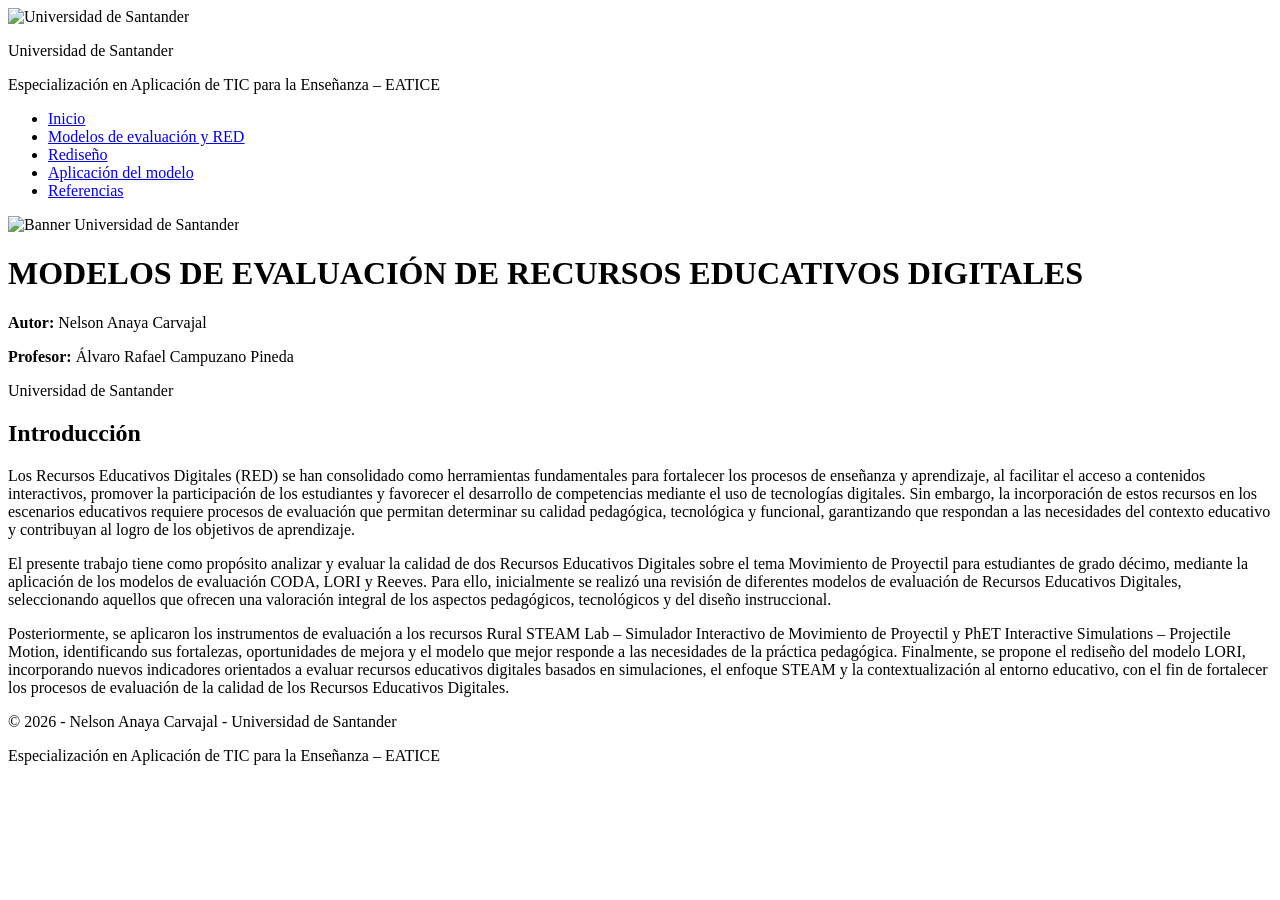
==== aplicacion.html @ dd3bc114 "Add files via upload" ====
<!DOCTYPE html>
<html lang="es">
<head>
    <meta charset="UTF-8" />
    <meta name="viewport" content="width=device-width, initial-scale=1.0" />
    <title>Inicio | Modelos de Evaluación de RED</title>
    <link rel="stylesheet" href="css/style.css" />
</head>
<body>

    <!-- ============================================================
    ENCABEZADO INSTITUCIONAL
    ============================================================ -->
    <header class="header-institucional">
        <div class="container header-institucional__contenido">
            <div class="header-institucional__logo">
                <img src="img/logo-udes.png" alt="Universidad de Santander" />
            </div>
            <div class="header-institucional__texto">
                <p class="header-institucional__universidad">Universidad de Santander</p>
                <p class="header-institucional__maestria">Especialización en Aplicación de TIC para la Enseñanza – EATICE</p>
            </div>
        </div>
    </header>

    <!-- ============================================================
    MENÚ HORIZONTAL
    ============================================================ -->
    <nav class="menu-principal">
        <div class="container">
            <ul class="menu-principal__lista">
                <li><a href="index.html" class="activo">Inicio</a></li>
                <li><a href="modelos.html">Modelos de evaluación y RED</a></li>
                <li><a href="rediseno.html">Rediseño</a></li>
                <li><a href="aplicacion.html">Aplicación del modelo</a></li>
                <li><a href="referencias.html">Referencias</a></li>
            </ul>
        </div>
    </nav>

    <!-- ============================================================
    CONTENIDO PRINCIPAL
    ============================================================ -->
    <main class="contenido-principal">
        <div class="container">

            <!-- Banner superior -->
            <section class="banner-universidad">
                <img src="img/banner-udes.jpg" alt="Banner Universidad de Santander" />
            </section>

            <!-- Título principal -->
            <h1 class="titulo-principal">
                MODELOS DE EVALUACIÓN DE RECURSOS EDUCATIVOS DIGITALES
            </h1>

            <!-- Autor -->
            <p class="autor">
                <strong>Autor:</strong> Nelson Anaya Carvajal
            </p>

            <!-- Profesor -->
            <p class="profesor">
                <strong>Profesor:</strong> Álvaro Rafael Campuzano Pineda
            </p>

            <!-- Universidad -->
            <p class="universidad">
                Universidad de Santander
            </p>

            <!-- Introducción -->
            <section class="introduccion">
                <h2>Introducción</h2>
                <p>
                    Los Recursos Educativos Digitales (RED) se han consolidado como herramientas fundamentales para fortalecer los procesos de enseñanza y aprendizaje, al facilitar el acceso a contenidos interactivos, promover la participación de los estudiantes y favorecer el desarrollo de competencias mediante el uso de tecnologías digitales. Sin embargo, la incorporación de estos recursos en los escenarios educativos requiere procesos de evaluación que permitan determinar su calidad pedagógica, tecnológica y funcional, garantizando que respondan a las necesidades del contexto educativo y contribuyan al logro de los objetivos de aprendizaje.
                </p>
                <p>
                    El presente trabajo tiene como propósito analizar y evaluar la calidad de dos Recursos Educativos Digitales sobre el tema Movimiento de Proyectil para estudiantes de grado décimo, mediante la aplicación de los modelos de evaluación CODA, LORI y Reeves. Para ello, inicialmente se realizó una revisión de diferentes modelos de evaluación de Recursos Educativos Digitales, seleccionando aquellos que ofrecen una valoración integral de los aspectos pedagógicos, tecnológicos y del diseño instruccional.
                </p>
                <p>
                    Posteriormente, se aplicaron los instrumentos de evaluación a los recursos Rural STEAM Lab – Simulador Interactivo de Movimiento de Proyectil y PhET Interactive Simulations – Projectile Motion, identificando sus fortalezas, oportunidades de mejora y el modelo que mejor responde a las necesidades de la práctica pedagógica. Finalmente, se propone el rediseño del modelo LORI, incorporando nuevos indicadores orientados a evaluar recursos educativos digitales basados en simulaciones, el enfoque STEAM y la contextualización al entorno educativo, con el fin de fortalecer los procesos de evaluación de la calidad de los Recursos Educativos Digitales.
                </p>
            </section>

        </div>
    </main>

    <!-- ============================================================
    PIE DE PÁGINA
    ============================================================ -->
    <footer class="pie-pagina">
        <div class="container">
            <p>
                &copy; 2026 - Nelson Anaya Carvajal - Universidad de Santander
            </p>
            <p>
                Especialización en Aplicación de TIC para la Enseñanza – EATICE
            </p>
        </div>
    </footer>

    <script src="js/script.js"></script>
</body>
</html>
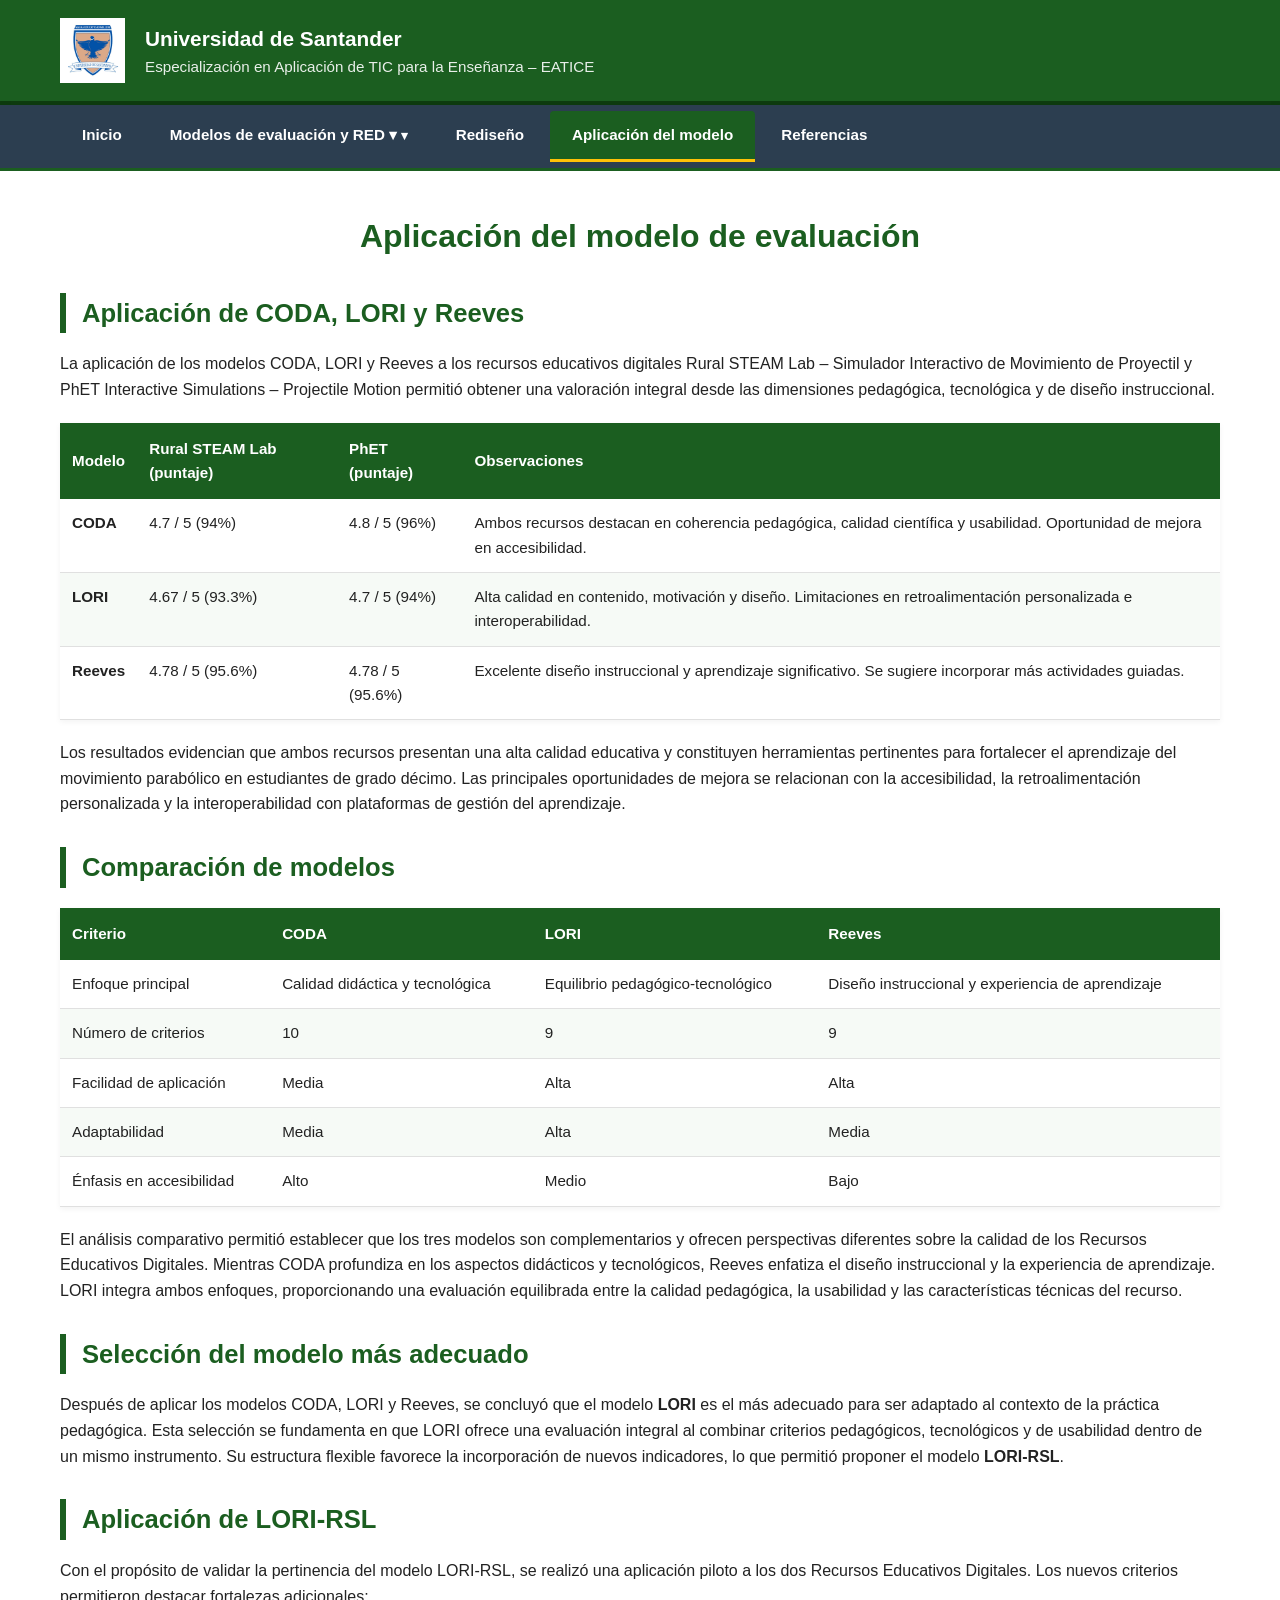
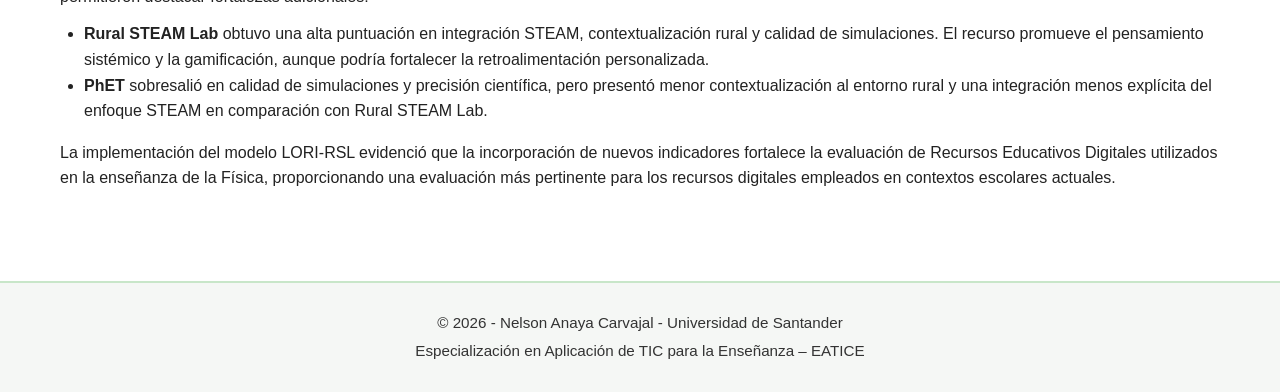
==== commit 92ff9c95: "Update aplicacion.html" ====
--- a/aplicacion.html
+++ b/aplicacion.html
@@ -3,7 +3,7 @@
 <head>
     <meta charset="UTF-8" />
     <meta name="viewport" content="width=device-width, initial-scale=1.0" />
-    <title>Inicio | Modelos de Evaluación de RED</title>
+    <title>Aplicación del modelo | Portafolio</title>
     <link rel="stylesheet" href="css/style.css" />
 </head>
 <body>
@@ -24,15 +24,21 @@
     </header>
 
     <!-- ============================================================
-    MENÚ HORIZONTAL
+    MENÚ CON SUBMENÚ
     ============================================================ -->
     <nav class="menu-principal">
         <div class="container">
             <ul class="menu-principal__lista">
-                <li><a href="index.html" class="activo">Inicio</a></li>
-                <li><a href="modelos.html">Modelos de evaluación y RED</a></li>
+                <li><a href="index.html">Inicio</a></li>
+                <li class="menu-item-has-children">
+                    <a href="modelos.html">Modelos de evaluación y RED ▾</a>
+                    <ul class="sub-menu">
+                        <li><a href="seleccionando-modelos.html">Selección de modelos</a></li>
+                        <li><a href="recursos.html">RED</a></li>
+                    </ul>
+                </li>
                 <li><a href="rediseno.html">Rediseño</a></li>
-                <li><a href="aplicacion.html">Aplicación del modelo</a></li>
+                <li><a href="aplicacion.html" class="activo">Aplicación del modelo</a></li>
                 <li><a href="referencias.html">Referencias</a></li>
             </ul>
         </div>
@@ -44,42 +50,120 @@
     <main class="contenido-principal">
         <div class="container">
 
-            <!-- Banner superior -->
-            <section class="banner-universidad">
-                <img src="img/banner-udes.jpg" alt="Banner Universidad de Santander" />
+            <h1 class="subpagina-titulo">Aplicación del modelo de evaluación</h1>
+
+            <section>
+                <h2 class="subpagina-subtitulo">Aplicación de CODA, LORI y Reeves</h2>
+                <p>
+                    La aplicación de los modelos CODA, LORI y Reeves a los recursos educativos digitales Rural STEAM Lab – Simulador Interactivo de Movimiento de Proyectil y PhET Interactive Simulations – Projectile Motion permitió obtener una valoración integral desde las dimensiones pedagógica, tecnológica y de diseño instruccional.
+                </p>
+
+                <table class="tabla-modelos">
+                    <thead>
+                        <tr>
+                            <th>Modelo</th>
+                            <th>Rural STEAM Lab (puntaje)</th>
+                            <th>PhET (puntaje)</th>
+                            <th>Observaciones</th>
+                        </tr>
+                    </thead>
+                    <tbody>
+                        <tr>
+                            <td><strong>CODA</strong></td>
+                            <td>4.7 / 5 (94%)</td>
+                            <td>4.8 / 5 (96%)</td>
+                            <td>Ambos recursos destacan en coherencia pedagógica, calidad científica y usabilidad. Oportunidad de mejora en accesibilidad.</td>
+                        </tr>
+                        <tr>
+                            <td><strong>LORI</strong></td>
+                            <td>4.67 / 5 (93.3%)</td>
+                            <td>4.7 / 5 (94%)</td>
+                            <td>Alta calidad en contenido, motivación y diseño. Limitaciones en retroalimentación personalizada e interoperabilidad.</td>
+                        </tr>
+                        <tr>
+                            <td><strong>Reeves</strong></td>
+                            <td>4.78 / 5 (95.6%)</td>
+                            <td>4.78 / 5 (95.6%)</td>
+                            <td>Excelente diseño instruccional y aprendizaje significativo. Se sugiere incorporar más actividades guiadas.</td>
+                        </tr>
+                    </tbody>
+                </table>
+                <p style="margin-top:12px;">
+                    Los resultados evidencian que ambos recursos presentan una alta calidad educativa y constituyen herramientas pertinentes para fortalecer el aprendizaje del movimiento parabólico en estudiantes de grado décimo. Las principales oportunidades de mejora se relacionan con la accesibilidad, la retroalimentación personalizada y la interoperabilidad con plataformas de gestión del aprendizaje.
+                </p>
             </section>
 
-            <!-- Título principal -->
-            <h1 class="titulo-principal">
-                MODELOS DE EVALUACIÓN DE RECURSOS EDUCATIVOS DIGITALES
-            </h1>
+            <section>
+                <h2 class="subpagina-subtitulo">Comparación de modelos</h2>
+                <table class="tabla-modelos">
+                    <thead>
+                        <tr>
+                            <th>Criterio</th>
+                            <th>CODA</th>
+                            <th>LORI</th>
+                            <th>Reeves</th>
+                        </tr>
+                    </thead>
+                    <tbody>
+                        <tr>
+                            <td>Enfoque principal</td>
+                            <td>Calidad didáctica y tecnológica</td>
+                            <td>Equilibrio pedagógico-tecnológico</td>
+                            <td>Diseño instruccional y experiencia de aprendizaje</td>
+                        </tr>
+                        <tr>
+                            <td>Número de criterios</td>
+                            <td>10</td>
+                            <td>9</td>
+                            <td>9</td>
+                        </tr>
+                        <tr>
+                            <td>Facilidad de aplicación</td>
+                            <td>Media</td>
+                            <td>Alta</td>
+                            <td>Alta</td>
+                        </tr>
+                        <tr>
+                            <td>Adaptabilidad</td>
+                            <td>Media</td>
+                            <td>Alta</td>
+                            <td>Media</td>
+                        </tr>
+                        <tr>
+                            <td>Énfasis en accesibilidad</td>
+                            <td>Alto</td>
+                            <td>Medio</td>
+                            <td>Bajo</td>
+                        </tr>
+                    </tbody>
+                </table>
+                <p style="margin-top:12px;">
+                    El análisis comparativo permitió establecer que los tres modelos son complementarios y ofrecen perspectivas diferentes sobre la calidad de los Recursos Educativos Digitales. Mientras CODA profundiza en los aspectos didácticos y tecnológicos, Reeves enfatiza el diseño instruccional y la experiencia de aprendizaje. LORI integra ambos enfoques, proporcionando una evaluación equilibrada entre la calidad pedagógica, la usabilidad y las características técnicas del recurso.
+                </p>
+            </section>
 
-            <!-- Autor -->
-            <p class="autor">
-                <strong>Autor:</strong> Nelson Anaya Carvajal
-            </p>
+            <section>
+                <h2 class="subpagina-subtitulo">Selección del modelo más adecuado</h2>
+                <p>
+                    Después de aplicar los modelos CODA, LORI y Reeves, se concluyó que el modelo <strong>LORI</strong> es el más adecuado para ser adaptado al contexto de la práctica pedagógica. Esta selección se fundamenta en que LORI ofrece una evaluación integral al combinar criterios pedagógicos, tecnológicos y de usabilidad dentro de un mismo instrumento. Su estructura flexible favorece la incorporación de nuevos indicadores, lo que permitió proponer el modelo <strong>LORI-RSL</strong>.
+                </p>
+            </section>
 
-            <!-- Profesor -->
-            <p class="profesor">
-                <strong>Profesor:</strong> Álvaro Rafael Campuzano Pineda
-            </p>
-
-            <!-- Universidad -->
-            <p class="universidad">
-                Universidad de Santander
-            </p>
-
-            <!-- Introducción -->
-            <section class="introduccion">
-                <h2>Introducción</h2>
+            <section>
+                <h2 class="subpagina-subtitulo">Aplicación de LORI-RSL</h2>
                 <p>
-                    Los Recursos Educativos Digitales (RED) se han consolidado como herramientas fundamentales para fortalecer los procesos de enseñanza y aprendizaje, al facilitar el acceso a contenidos interactivos, promover la participación de los estudiantes y favorecer el desarrollo de competencias mediante el uso de tecnologías digitales. Sin embargo, la incorporación de estos recursos en los escenarios educativos requiere procesos de evaluación que permitan determinar su calidad pedagógica, tecnológica y funcional, garantizando que respondan a las necesidades del contexto educativo y contribuyan al logro de los objetivos de aprendizaje.
+                    Con el propósito de validar la pertinencia del modelo LORI-RSL, se realizó una aplicación piloto a los dos Recursos Educativos Digitales. Los nuevos criterios permitieron destacar fortalezas adicionales:
                 </p>
+                <ul style="margin: 12px 0 16px 24px;">
+                    <li>
+                        <strong>Rural STEAM Lab</strong> obtuvo una alta puntuación en integración STEAM, contextualización rural y calidad de simulaciones. El recurso promueve el pensamiento sistémico y la gamificación, aunque podría fortalecer la retroalimentación personalizada.
+                    </li>
+                    <li>
+                        <strong>PhET</strong> sobresalió en calidad de simulaciones y precisión científica, pero presentó menor contextualización al entorno rural y una integración menos explícita del enfoque STEAM en comparación con Rural STEAM Lab.
+                    </li>
+                </ul>
                 <p>
-                    El presente trabajo tiene como propósito analizar y evaluar la calidad de dos Recursos Educativos Digitales sobre el tema Movimiento de Proyectil para estudiantes de grado décimo, mediante la aplicación de los modelos de evaluación CODA, LORI y Reeves. Para ello, inicialmente se realizó una revisión de diferentes modelos de evaluación de Recursos Educativos Digitales, seleccionando aquellos que ofrecen una valoración integral de los aspectos pedagógicos, tecnológicos y del diseño instruccional.
-                </p>
-                <p>
-                    Posteriormente, se aplicaron los instrumentos de evaluación a los recursos Rural STEAM Lab – Simulador Interactivo de Movimiento de Proyectil y PhET Interactive Simulations – Projectile Motion, identificando sus fortalezas, oportunidades de mejora y el modelo que mejor responde a las necesidades de la práctica pedagógica. Finalmente, se propone el rediseño del modelo LORI, incorporando nuevos indicadores orientados a evaluar recursos educativos digitales basados en simulaciones, el enfoque STEAM y la contextualización al entorno educativo, con el fin de fortalecer los procesos de evaluación de la calidad de los Recursos Educativos Digitales.
+                    La implementación del modelo LORI-RSL evidenció que la incorporación de nuevos indicadores fortalece la evaluación de Recursos Educativos Digitales utilizados en la enseñanza de la Física, proporcionando una evaluación más pertinente para los recursos digitales empleados en contextos escolares actuales.
                 </p>
             </section>
 
@@ -102,4 +186,4 @@
 
     <script src="js/script.js"></script>
 </body>
-</html>+</html>
--- a/css/style.css
+++ b/css/style.css
@@ -0,0 +1,521 @@
+/* ============================================================
+   RESET Y ESTILOS BASE
+   ============================================================ */
+* {
+    box-sizing: border-box;
+    margin: 0;
+    padding: 0;
+}
+
+body {
+    font-family: Arial, sans-serif;
+    background: #ffffff;
+    color: #222;
+    line-height: 1.6;
+}
+
+.container {
+    max-width: 1200px;
+    margin: 0 auto;
+    padding: 0 20px;
+}
+
+a {
+    text-decoration: none;
+    color: #1b5e20;
+}
+
+a:hover {
+    text-decoration: underline;
+}
+
+/* ============================================================
+   ENCABEZADO INSTITUCIONAL
+   ============================================================ */
+.header-institucional {
+    background: #1b5e20;
+    color: #ffffff;
+    padding: 18px 0;
+    border-bottom: 4px solid #0d3b0e;
+}
+
+.header-institucional__contenido {
+    display: flex;
+    align-items: center;
+    gap: 20px;
+    flex-wrap: wrap;
+}
+
+.header-institucional__logo img {
+    height: 65px;
+    width: auto;
+    display: block;
+}
+
+.header-institucional__texto {
+    display: flex;
+    flex-direction: column;
+}
+
+.header-institucional__universidad {
+    font-size: 1.3rem;
+    font-weight: bold;
+    margin: 0;
+}
+
+.header-institucional__maestria {
+    font-size: 0.95rem;
+    margin: 0;
+    opacity: 0.9;
+}
+
+/* ============================================================
+   MENÚ DE NAVEGACIÓN PRINCIPAL CON SUBMENÚ
+   ============================================================ */
+.menu-principal {
+    background: #2c3e50;
+    border-bottom: 3px solid #1b5e20;
+    box-shadow: 0 2px 6px rgba(0, 0, 0, 0.15);
+}
+
+.menu-principal__lista {
+    list-style: none;
+    display: flex;
+    flex-wrap: wrap;
+    gap: 4px;
+    padding: 6px 0;
+}
+
+.menu-principal__lista li {
+    display: inline-block;
+    position: relative; /* Necesario para el submenú */
+}
+
+.menu-principal__lista a {
+    display: block;
+    color: #ffffff;
+    padding: 12px 22px;
+    font-weight: bold;
+    font-size: 0.95rem;
+    border-radius: 4px 4px 0 0;
+    transition: background 0.2s ease, color 0.2s ease;
+}
+
+.menu-principal__lista a:hover {
+    background: #1b5e20;
+    color: #fff;
+    text-decoration: none;
+}
+
+.menu-principal__lista a.activo {
+    background: #1b5e20;
+    color: #ffffff;
+    border-bottom: 3px solid #ffc107;
+}
+
+/* --- Submenú desplegable --- */
+.menu-item-has-children > a::after {
+    content: " ▾";
+    font-size: 0.8rem;
+}
+
+.sub-menu {
+    display: none;
+    position: absolute;
+    top: 100%;
+    left: 0;
+    background: #2c3e50;
+    min-width: 220px;
+    list-style: none;
+    padding: 0;
+    margin: 0;
+    box-shadow: 0 6px 12px rgba(0, 0, 0, 0.25);
+    border-radius: 0 0 4px 4px;
+    z-index: 999;
+}
+
+.menu-principal__lista li:hover .sub-menu {
+    display: block;
+}
+
+.sub-menu li {
+    display: block;
+    margin: 0;
+    padding: 0;
+}
+
+.sub-menu a {
+    display: block;
+    padding: 10px 20px !important;
+    border-radius: 0 !important;
+    border-bottom: 1px solid #1b5e20;
+    white-space: nowrap;
+    font-weight: normal;
+    font-size: 0.9rem;
+}
+
+.sub-menu a:hover {
+    background: #1b5e20;
+    text-decoration: none;
+}
+
+.sub-menu a.activo {
+    background: #1b5e20;
+    border-left: 4px solid #ffc107;
+    border-bottom: 1px solid #1b5e20;
+}
+
+/* ============================================================
+   CONTENIDO PRINCIPAL
+   ============================================================ */
+.contenido-principal {
+    padding: 30px 0 40px 0;
+    background: #ffffff;
+    min-height: 60vh;
+}
+
+/* ============================================================
+   PORTADA (index.html)
+   ============================================================ */
+.portada {
+    max-width: 900px;
+    margin: 40px auto;
+    text-align: center;
+    background: #ffffff;
+    padding: 40px 20px;
+}
+
+.logo-portada {
+    width: 110px;
+    height: auto;
+    margin-bottom: 20px;
+    display: inline-block;
+}
+
+.portada h1 {
+    font-family: Arial, sans-serif;
+    font-size: 42px;
+    font-weight: bold;
+    margin: 25px 0 10px 0;
+    letter-spacing: 1px;
+    color: #1b5e20;
+}
+
+.portada h2 {
+    font-family: Arial, sans-serif;
+    font-size: 30px;
+    font-weight: normal;
+    margin: 30px 0 20px 0;
+    color: #222;
+}
+
+.portada p {
+    font-family: Arial, sans-serif;
+    font-size: 22px;
+    margin: 10px 0;
+    color: #222;
+}
+
+/* ============================================================
+   BANNER
+   ============================================================ */
+.banner-universidad {
+    margin-bottom: 25px;
+    border-radius: 6px;
+    overflow: hidden;
+    box-shadow: 0 2px 8px rgba(0, 0, 0, 0.08);
+}
+
+.banner-universidad img {
+    width: 100%;
+    height: auto;
+    display: block;
+}
+
+/* ============================================================
+   TÍTULOS
+   ============================================================ */
+.titulo-principal {
+    font-size: 2.2rem;
+    color: #1b5e20;
+    text-align: center;
+    margin: 30px 0 20px 0;
+    border-bottom: 3px solid #c8e6c9;
+    padding-bottom: 15px;
+}
+
+.subpagina-titulo {
+    font-size: 2rem;
+    color: #1b5e20;
+    text-align: center;
+    margin: 10px 0 30px 0;
+}
+
+.subpagina-subtitulo {
+    font-size: 1.6rem;
+    color: #1b5e20;
+    margin: 30px 0 18px 0;
+    border-left: 6px solid #1b5e20;
+    padding-left: 16px;
+}
+
+.autor,
+.profesor,
+.universidad {
+    text-align: center;
+    font-size: 1.1rem;
+    margin: 6px 0;
+}
+
+/* ============================================================
+   INTRODUCCIÓN
+   ============================================================ */
+.introduccion {
+    margin-top: 30px;
+    padding: 20px;
+    background: #f9fbf9;
+    border-radius: 8px;
+    border-left: 5px solid #1b5e20;
+}
+
+.introduccion h2 {
+    color: #1b5e20;
+    font-size: 1.8rem;
+    margin-bottom: 16px;
+}
+
+.introduccion p {
+    margin-bottom: 14px;
+    text-align: justify;
+}
+
+/* ============================================================
+   TABLAS
+   ============================================================ */
+.tabla-modelos {
+    width: 100%;
+    border-collapse: collapse;
+    margin: 20px 0;
+    font-size: 0.95rem;
+    box-shadow: 0 2px 6px rgba(0, 0, 0, 0.05);
+}
+
+.tabla-modelos thead {
+    background: #1b5e20;
+    color: #ffffff;
+}
+
+.tabla-modelos th {
+    padding: 14px 12px;
+    text-align: left;
+    font-weight: bold;
+}
+
+.tabla-modelos td {
+    padding: 12px 12px;
+    border-bottom: 1px solid #e0e0e0;
+    vertical-align: top;
+}
+
+.tabla-modelos tbody tr:nth-child(even) {
+    background: #f6faf6;
+}
+
+.tabla-modelos tbody tr:hover {
+    background: #e8f5e9;
+}
+
+/* ============================================================
+   RECURSOS EDUCATIVOS DIGITALES
+   ============================================================ */
+.red-item {
+    background: #fafdfa;
+    border: 1px solid #c8e6c9;
+    border-radius: 8px;
+    padding: 24px 28px;
+    margin: 30px 0;
+    box-shadow: 0 2px 6px rgba(0, 0, 0, 0.04);
+}
+
+.red-item h3 {
+    color: #1b5e20;
+    font-size: 1.5rem;
+    margin-top: 0;
+    margin-bottom: 12px;
+}
+
+.red-autor,
+.red-descripcion,
+.red-enlace,
+.red-caracteristicas,
+.red-limitaciones {
+    margin: 8px 0;
+}
+
+.red-item ul {
+    margin: 10px 0 10px 24px;
+}
+
+.red-item ul li {
+    margin-bottom: 6px;
+}
+
+.red-imagen {
+    margin-top: 18px;
+    text-align: center;
+}
+
+.red-imagen img {
+    max-width: 100%;
+    height: auto;
+    border: 1px solid #c8e6c9;
+    border-radius: 6px;
+    max-height: 350px;
+    object-fit: cover;
+}
+
+/* ============================================================
+   VIDEOS
+   ============================================================ */
+.contenedor-video {
+    position: relative;
+    padding-bottom: 56.25%;
+    height: 0;
+    overflow: hidden;
+    max-width: 100%;
+    margin: 20px 0;
+    border-radius: 8px;
+    box-shadow: 0 4px 12px rgba(0, 0, 0, 0.1);
+}
+
+.contenedor-video iframe {
+    position: absolute;
+    top: 0;
+    left: 0;
+    width: 100%;
+    height: 100%;
+    border: 0;
+}
+
+/* ============================================================
+   PIE DE PÁGINA
+   ============================================================ */
+.pie-pagina {
+    background: #f5f7f5;
+    border-top: 2px solid #c8e6c9;
+    text-align: center;
+    padding: 24px 20px;
+    margin-top: 50px;
+    font-size: 0.95rem;
+    color: #333;
+}
+
+.pie-pagina p {
+    margin: 4px 0;
+}
+
+/* ============================================================
+   RESPONSIVE
+   ============================================================ */
+@media (max-width: 768px) {
+    .header-institucional__contenido {
+        flex-direction: column;
+        text-align: center;
+    }
+
+    .header-institucional__logo img {
+        height: 50px;
+    }
+
+    .menu-principal__lista {
+        flex-direction: column;
+        gap: 2px;
+        padding: 10px 0;
+    }
+
+    .menu-principal__lista a {
+        padding: 10px 16px;
+        border-radius: 4px;
+        text-align: center;
+    }
+
+    .sub-menu {
+        position: static;
+        box-shadow: none;
+        border-left: 3px solid #1b5e20;
+        margin-left: 20px;
+        display: none;
+    }
+
+    .menu-principal__lista li:hover .sub-menu {
+        display: none;
+    }
+
+    .menu-principal__lista li.open .sub-menu {
+        display: block;
+    }
+
+    .portada h1 {
+        font-size: 30px;
+    }
+
+    .portada h2 {
+        font-size: 22px;
+    }
+
+    .portada p {
+        font-size: 18px;
+    }
+
+    .logo-portada {
+        width: 90px;
+    }
+
+    .tabla-modelos {
+        font-size: 0.85rem;
+    }
+
+    .tabla-modelos th,
+    .tabla-modelos td {
+        padding: 8px 6px;
+    }
+
+    .titulo-principal {
+        font-size: 1.6rem;
+    }
+
+    .subpagina-titulo {
+        font-size: 1.5rem;
+    }
+
+    .subpagina-subtitulo {
+        font-size: 1.3rem;
+        padding-left: 12px;
+    }
+
+    .red-item {
+        padding: 16px;
+    }
+}
+
+@media (max-width: 480px) {
+    .portada h1 {
+        font-size: 24px;
+    }
+
+    .portada h2 {
+        font-size: 18px;
+    }
+
+    .portada p {
+        font-size: 16px;
+    }
+
+    .container {
+        padding: 0 12px;
+    }
+
+    .red-item ul {
+        margin-left: 16px;
+    }
+}
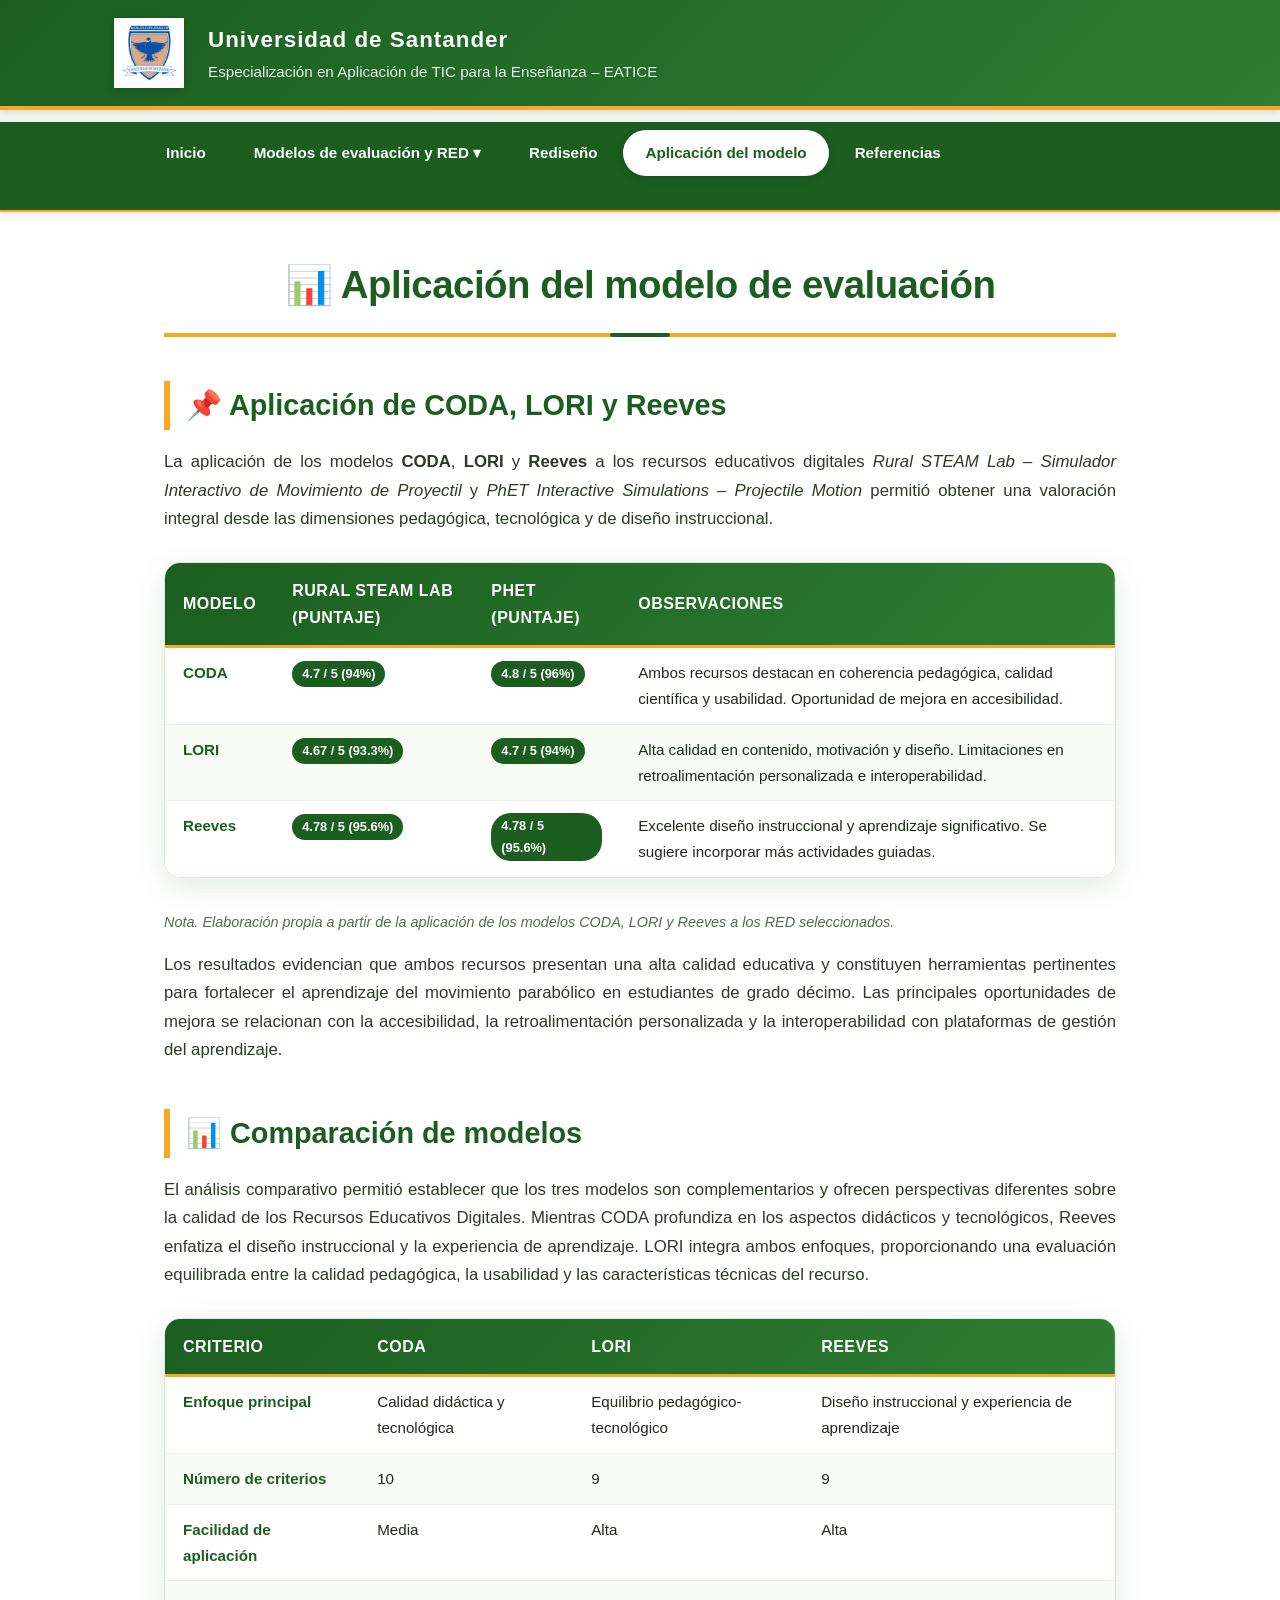
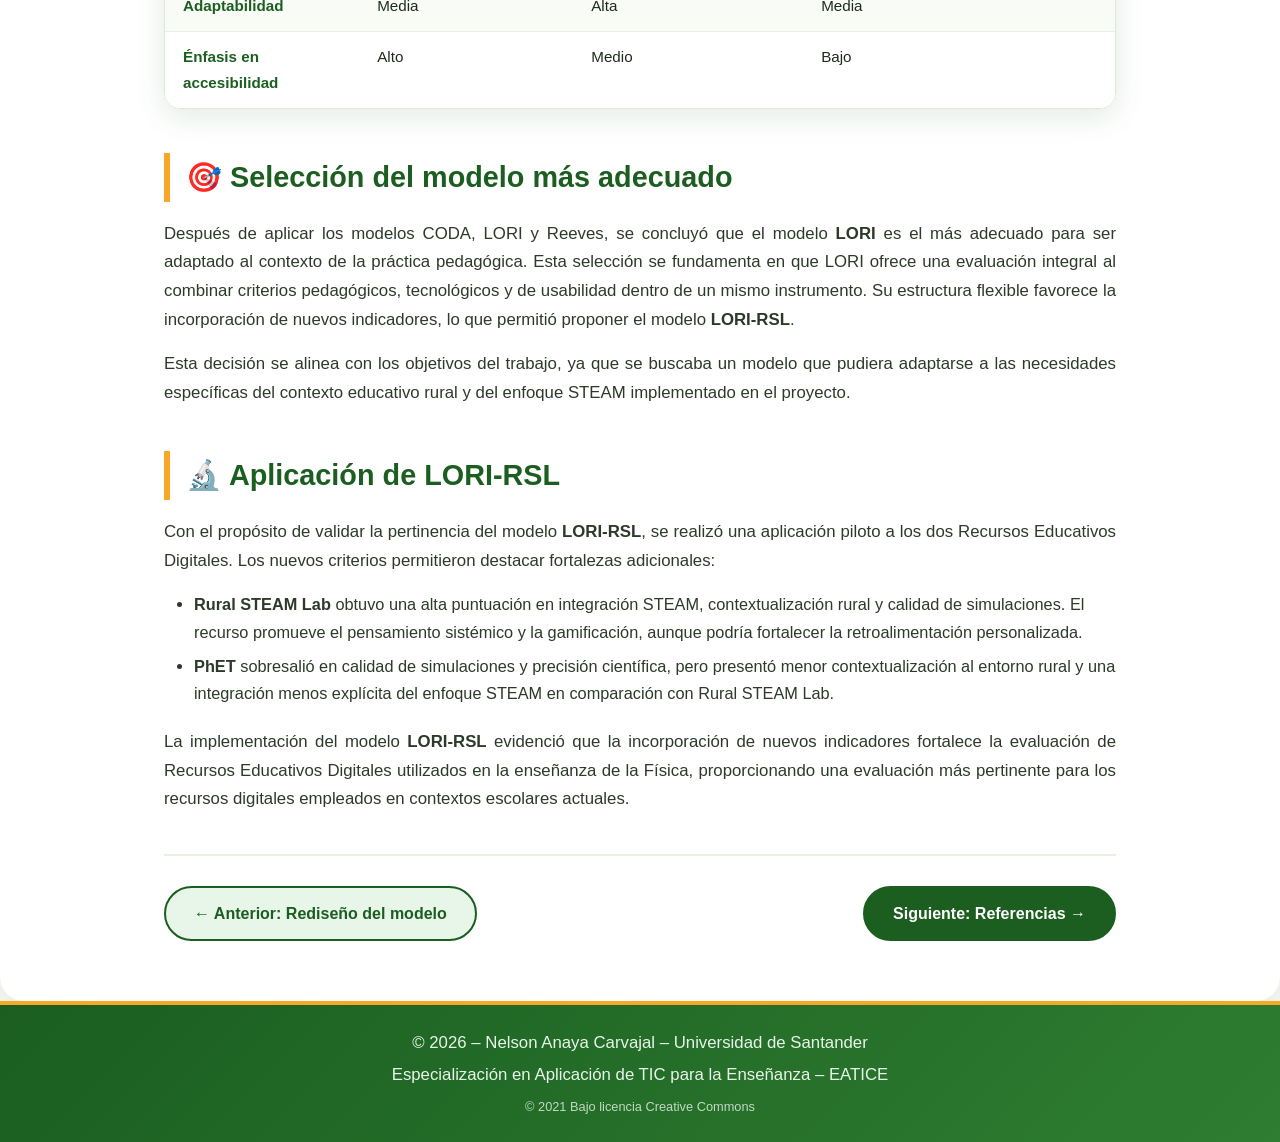
==== commit f40948ac: "Update aplicacion.html" ====
--- a/aplicacion.html
+++ b/aplicacion.html
@@ -4,33 +4,499 @@
     <meta charset="UTF-8" />
     <meta name="viewport" content="width=device-width, initial-scale=1.0" />
     <title>Aplicación del modelo | Portafolio</title>
-    <link rel="stylesheet" href="css/style.css" />
+
+    <!-- ================================================================
+    CSS EMBEBIDO – ESTILO PREMIUM CON MENÚ MEJORADO
+    ================================================================ -->
+    <style>
+        /* ---------- RESET Y BASE ---------- */
+        * {
+            margin: 0;
+            padding: 0;
+            box-sizing: border-box;
+        }
+
+        body {
+            font-family: 'Segoe UI', 'Arial', sans-serif;
+            background-color: #f4f6f0;
+            color: #1e2b1c;
+            line-height: 1.7;
+        }
+
+        .container {
+            max-width: 1100px;
+            margin: 0 auto;
+            padding: 0 24px;
+        }
+
+        /* ---------- ENCABEZADO ---------- */
+        .header-institucional {
+            background: linear-gradient(135deg, #1b5e20 0%, #2e7d32 100%);
+            color: #fff;
+            padding: 18px 0;
+            border-bottom: 4px solid #f9a825;
+            box-shadow: 0 2px 8px rgba(0, 0, 0, 0.12);
+        }
+
+        .header-institucional .container {
+            display: flex;
+            align-items: center;
+            gap: 24px;
+            flex-wrap: wrap;
+        }
+
+        .header-institucional .logo img {
+            max-height: 70px;
+            width: auto;
+            display: block;
+            filter: drop-shadow(0 2px 4px rgba(0, 0, 0, 0.2));
+        }
+
+        .header-institucional .texto {
+            display: flex;
+            flex-direction: column;
+        }
+
+        .header-institucional .universidad {
+            font-size: 1.4rem;
+            font-weight: 700;
+            letter-spacing: 1px;
+        }
+
+        .header-institucional .especializacion {
+            font-size: 0.95rem;
+            opacity: 0.9;
+            font-weight: 300;
+        }
+
+        /* ---------- MENÚ CON SUBMENÚ MEJORADO ---------- */
+        .menu-principal {
+            background: #1b5e20;
+            border-bottom: 2px solid #f9a825;
+            box-shadow: 0 2px 6px rgba(0, 0, 0, 0.1);
+            position: sticky;
+            top: 0;
+            z-index: 100;
+        }
+
+        .menu-principal ul {
+            list-style: none;
+            display: flex;
+            flex-wrap: wrap;
+            gap: 4px;
+            padding: 8px 0;
+        }
+
+        .menu-principal ul li {
+            position: relative;
+        }
+
+        .menu-principal ul li a {
+            display: block;
+            padding: 10px 22px;
+            color: #fff;
+            text-decoration: none;
+            font-weight: 600;
+            font-size: 0.95rem;
+            border-radius: 30px;
+            transition: background 0.3s ease, color 0.3s ease;
+        }
+
+        .menu-principal ul li a:hover {
+            background: #f9a825;
+            color: #1b5e20;
+        }
+
+        .menu-principal ul li a.activo {
+            background: #fff;
+            color: #1b5e20;
+            box-shadow: 0 2px 8px rgba(0, 0, 0, 0.15);
+        }
+
+        /* Submenú mejorado (sin espacios) */
+        .menu-principal ul li .sub-menu {
+            display: none;
+            position: absolute;
+            top: 100%;
+            left: 0;
+            background: #1b5e20;
+            min-width: 220px;
+            border-radius: 12px;
+            padding: 12px 0 8px 0;
+            margin-top: -4px;
+            box-shadow: 0 8px 24px rgba(0, 0, 0, 0.25);
+            border-top: 3px solid #f9a825;
+            flex-direction: column;
+            gap: 2px;
+        }
+
+        .menu-principal ul li:hover .sub-menu {
+            display: flex;
+        }
+
+        .menu-principal ul li .sub-menu li {
+            width: 100%;
+        }
+
+        .menu-principal ul li .sub-menu li a {
+            padding: 8px 20px;
+            border-radius: 0;
+            font-weight: 500;
+            font-size: 0.9rem;
+            color: #e8f5e9;
+        }
+
+        .menu-principal ul li .sub-menu li a:hover {
+            background: #f9a825;
+            color: #1b5e20;
+        }
+
+        .menu-principal ul li .sub-menu li a.activo {
+            background: #fff;
+            color: #1b5e20;
+        }
+
+        /* ---------- CONTENIDO PRINCIPAL ---------- */
+        .contenido-principal {
+            background: #ffffff;
+            padding: 40px 0 60px 0;
+            border-radius: 0 0 24px 24px;
+            box-shadow: 0 4px 20px rgba(0, 0, 0, 0.05);
+        }
+
+        .contenido-principal .container {
+            max-width: 1000px;
+        }
+
+        .pagina-titulo {
+            font-size: 2.4rem;
+            font-weight: 800;
+            color: #1b5e20;
+            text-align: center;
+            border-bottom: 4px solid #f9a825;
+            padding-bottom: 16px;
+            margin-bottom: 36px;
+            letter-spacing: -0.5px;
+            position: relative;
+        }
+
+        .pagina-titulo::after {
+            content: '';
+            position: absolute;
+            bottom: -4px;
+            left: 50%;
+            transform: translateX(-50%);
+            width: 60px;
+            height: 4px;
+            background: #1b5e20;
+            border-radius: 4px;
+        }
+
+        h2 {
+            font-size: 1.8rem;
+            color: #1b5e20;
+            margin-top: 44px;
+            margin-bottom: 18px;
+            padding-left: 8px;
+            border-left: 6px solid #f9a825;
+            padding-left: 16px;
+            font-weight: 700;
+        }
+
+        p {
+            margin-bottom: 16px;
+            text-align: justify;
+            font-size: 1.05rem;
+            color: #2d3a2a;
+        }
+
+        ul {
+            margin: 12px 0 20px 30px;
+            color: #2d3a2a;
+        }
+
+        ul li {
+            margin-bottom: 6px;
+            font-size: 1.02rem;
+        }
+
+        /* ---------- TABLAS PREMIUM ---------- */
+        .tabla-wrapper {
+            overflow-x: auto;
+            margin: 28px 0 32px 0;
+            border-radius: 16px;
+            box-shadow: 0 8px 30px rgba(27, 94, 32, 0.12);
+            border: 1px solid #e0e8dc;
+        }
+
+        .tabla-modelos {
+            width: 100%;
+            border-collapse: collapse;
+            font-size: 0.95rem;
+            background: #fff;
+        }
+
+        .tabla-modelos thead {
+            background: linear-gradient(135deg, #1b5e20, #2e7d32);
+            color: #fff;
+        }
+
+        .tabla-modelos thead th {
+            padding: 14px 18px;
+            text-align: left;
+            font-weight: 700;
+            font-size: 1rem;
+            letter-spacing: 0.5px;
+            text-transform: uppercase;
+            border-bottom: 3px solid #f9a825;
+        }
+
+        .tabla-modelos tbody td {
+            padding: 12px 18px;
+            border-bottom: 1px solid #eaf0e6;
+            vertical-align: top;
+            color: #1e2b1c;
+        }
+
+        .tabla-modelos tbody tr:last-child td {
+            border-bottom: none;
+        }
+
+        .tabla-modelos tbody tr:nth-child(even) {
+            background-color: #f8fbf6;
+        }
+
+        .tabla-modelos tbody tr:hover {
+            background-color: #eaf5e6;
+            transition: background 0.25s ease;
+        }
+
+        .tabla-modelos tbody td strong {
+            color: #1b5e20;
+            font-weight: 700;
+        }
+
+        .tabla-modelos .badge-puntaje {
+            display: inline-block;
+            background: #1b5e20;
+            color: #fff;
+            padding: 2px 10px;
+            border-radius: 20px;
+            font-size: 0.8rem;
+            font-weight: 700;
+        }
+
+        /* ---------- BOTONES DE NAVEGACIÓN ---------- */
+        .navegacion-subpaginas {
+            margin-top: 40px;
+            padding-top: 30px;
+            border-top: 2px solid #e8f0e4;
+        }
+
+        .botones-navegacion {
+            display: flex;
+            flex-wrap: wrap;
+            justify-content: space-between;
+            gap: 16px;
+        }
+
+        .btn-nav {
+            display: inline-block;
+            padding: 12px 28px;
+            border-radius: 30px;
+            font-weight: 600;
+            font-size: 1rem;
+            text-decoration: none;
+            transition: background 0.3s ease, transform 0.2s ease, box-shadow 0.3s ease;
+            border: 2px solid transparent;
+        }
+
+        .btn-nav:hover {
+            transform: translateY(-2px);
+            box-shadow: 0 4px 12px rgba(0, 0, 0, 0.12);
+        }
+
+        .btn-atras {
+            background: #e8f5e9;
+            color: #1b5e20;
+            border-color: #1b5e20;
+        }
+
+        .btn-atras:hover {
+            background: #1b5e20;
+            color: #fff;
+        }
+
+        .btn-adelante {
+            background: #1b5e20;
+            color: #fff;
+            border-color: #1b5e20;
+        }
+
+        .btn-adelante:hover {
+            background: #f9a825;
+            color: #1b5e20;
+            border-color: #f9a825;
+        }
+
+        /* ---------- PIE ---------- */
+        .pie-pagina {
+            background: linear-gradient(135deg, #1b5e20, #2e7d32);
+            color: #e8f5e9;
+            text-align: center;
+            padding: 24px 0;
+            font-size: 0.95rem;
+            border-top: 4px solid #f9a825;
+        }
+
+        .pie-pagina p {
+            margin-bottom: 4px;
+            text-align: center;
+            color: #e8f5e9;
+        }
+
+        .pie-pagina p:last-child {
+            margin-bottom: 0;
+        }
+
+        /* ---------- RESPONSIVE ---------- */
+        @media (max-width: 768px) {
+            .header-institucional .container {
+                flex-direction: column;
+                align-items: center;
+                text-align: center;
+            }
+
+            .header-institucional .logo img {
+                max-height: 60px;
+            }
+
+            .header-institucional .universidad {
+                font-size: 1.1rem;
+            }
+
+            .header-institucional .especializacion {
+                font-size: 0.85rem;
+            }
+
+            .menu-principal ul {
+                justify-content: center;
+            }
+
+            .menu-principal ul li a {
+                font-size: 0.85rem;
+                padding: 6px 14px;
+            }
+
+            .menu-principal ul li .sub-menu {
+                position: static;
+                border-radius: 8px;
+                box-shadow: none;
+                padding: 4px 0 4px 20px;
+                border-top: none;
+                background: rgba(255, 255, 255, 0.05);
+                margin-top: 0;
+            }
+
+            .menu-principal ul li:hover .sub-menu {
+                display: flex;
+            }
+
+            .pagina-titulo {
+                font-size: 1.8rem;
+            }
+
+            h2 {
+                font-size: 1.5rem;
+            }
+
+            p {
+                font-size: 0.98rem;
+            }
+
+            .tabla-modelos {
+                font-size: 0.85rem;
+            }
+
+            .tabla-modelos thead th,
+            .tabla-modelos tbody td {
+                padding: 8px 10px;
+            }
+
+            .botones-navegacion {
+                flex-direction: column;
+                align-items: stretch;
+            }
+
+            .btn-nav {
+                text-align: center;
+                padding: 10px 16px;
+                font-size: 0.9rem;
+            }
+        }
+
+        @media (max-width: 480px) {
+            .menu-principal ul {
+                flex-direction: column;
+                align-items: stretch;
+                gap: 2px;
+            }
+
+            .menu-principal ul li a {
+                border-radius: 8px;
+                text-align: center;
+            }
+
+            .container {
+                padding: 0 16px;
+            }
+
+            .pagina-titulo {
+                font-size: 1.4rem;
+            }
+
+            h2 {
+                font-size: 1.2rem;
+                border-left-width: 4px;
+                padding-left: 12px;
+            }
+
+            .tabla-modelos {
+                font-size: 0.78rem;
+            }
+
+            .tabla-modelos thead th,
+            .tabla-modelos tbody td {
+                padding: 5px 6px;
+            }
+        }
+    </style>
 </head>
 <body>
 
     <!-- ============================================================
-    ENCABEZADO INSTITUCIONAL
+    ENCABEZADO
     ============================================================ -->
     <header class="header-institucional">
-        <div class="container header-institucional__contenido">
-            <div class="header-institucional__logo">
+        <div class="container">
+            <div class="logo">
                 <img src="img/logo-udes.png" alt="Universidad de Santander" />
             </div>
-            <div class="header-institucional__texto">
-                <p class="header-institucional__universidad">Universidad de Santander</p>
-                <p class="header-institucional__maestria">Especialización en Aplicación de TIC para la Enseñanza – EATICE</p>
+            <div class="texto">
+                <span class="universidad">Universidad de Santander</span>
+                <span class="especializacion">Especialización en Aplicación de TIC para la Enseñanza – EATICE</span>
             </div>
         </div>
     </header>
 
     <!-- ============================================================
-    MENÚ CON SUBMENÚ
+    MENÚ CON SUBMENÚ MEJORADO
     ============================================================ -->
     <nav class="menu-principal">
         <div class="container">
-            <ul class="menu-principal__lista">
+            <ul>
                 <li><a href="index.html">Inicio</a></li>
-                <li class="menu-item-has-children">
+                <li>
                     <a href="modelos.html">Modelos de evaluación y RED ▾</a>
                     <ul class="sub-menu">
                         <li><a href="seleccionando-modelos.html">Selección de modelos</a></li>
@@ -45,116 +511,139 @@
     </nav>
 
     <!-- ============================================================
-    CONTENIDO PRINCIPAL
+    CONTENIDO PRINCIPAL – APLICACIÓN DEL MODELO
     ============================================================ -->
     <main class="contenido-principal">
         <div class="container">
 
-            <h1 class="subpagina-titulo">Aplicación del modelo de evaluación</h1>
-
+            <h1 class="pagina-titulo">📊 Aplicación del modelo de evaluación</h1>
+
+            <!-- =========================================================
+            SECCIÓN 1 – APLICACIÓN DE CODA, LORI Y REEVES
+            ========================================================= -->
             <section>
-                <h2 class="subpagina-subtitulo">Aplicación de CODA, LORI y Reeves</h2>
+                <h2>📌 Aplicación de CODA, LORI y Reeves</h2>
                 <p>
-                    La aplicación de los modelos CODA, LORI y Reeves a los recursos educativos digitales Rural STEAM Lab – Simulador Interactivo de Movimiento de Proyectil y PhET Interactive Simulations – Projectile Motion permitió obtener una valoración integral desde las dimensiones pedagógica, tecnológica y de diseño instruccional.
-                </p>
-
-                <table class="tabla-modelos">
-                    <thead>
-                        <tr>
-                            <th>Modelo</th>
-                            <th>Rural STEAM Lab (puntaje)</th>
-                            <th>PhET (puntaje)</th>
-                            <th>Observaciones</th>
-                        </tr>
-                    </thead>
-                    <tbody>
-                        <tr>
-                            <td><strong>CODA</strong></td>
-                            <td>4.7 / 5 (94%)</td>
-                            <td>4.8 / 5 (96%)</td>
-                            <td>Ambos recursos destacan en coherencia pedagógica, calidad científica y usabilidad. Oportunidad de mejora en accesibilidad.</td>
-                        </tr>
-                        <tr>
-                            <td><strong>LORI</strong></td>
-                            <td>4.67 / 5 (93.3%)</td>
-                            <td>4.7 / 5 (94%)</td>
-                            <td>Alta calidad en contenido, motivación y diseño. Limitaciones en retroalimentación personalizada e interoperabilidad.</td>
-                        </tr>
-                        <tr>
-                            <td><strong>Reeves</strong></td>
-                            <td>4.78 / 5 (95.6%)</td>
-                            <td>4.78 / 5 (95.6%)</td>
-                            <td>Excelente diseño instruccional y aprendizaje significativo. Se sugiere incorporar más actividades guiadas.</td>
-                        </tr>
-                    </tbody>
-                </table>
-                <p style="margin-top:12px;">
+                    La aplicación de los modelos <strong>CODA</strong>, <strong>LORI</strong> y <strong>Reeves</strong> a los recursos educativos digitales <em>Rural STEAM Lab – Simulador Interactivo de Movimiento de Proyectil</em> y <em>PhET Interactive Simulations – Projectile Motion</em> permitió obtener una valoración integral desde las dimensiones pedagógica, tecnológica y de diseño instruccional.
+                </p>
+
+                <div class="tabla-wrapper">
+                    <table class="tabla-modelos">
+                        <thead>
+                            <tr>
+                                <th>Modelo</th>
+                                <th>Rural STEAM Lab (puntaje)</th>
+                                <th>PhET (puntaje)</th>
+                                <th>Observaciones</th>
+                            </tr>
+                        </thead>
+                        <tbody>
+                            <tr>
+                                <td><strong>CODA</strong></td>
+                                <td><span class="badge-puntaje">4.7 / 5 (94%)</span></td>
+                                <td><span class="badge-puntaje">4.8 / 5 (96%)</span></td>
+                                <td>Ambos recursos destacan en coherencia pedagógica, calidad científica y usabilidad. Oportunidad de mejora en accesibilidad.</td>
+                            </tr>
+                            <tr>
+                                <td><strong>LORI</strong></td>
+                                <td><span class="badge-puntaje">4.67 / 5 (93.3%)</span></td>
+                                <td><span class="badge-puntaje">4.7 / 5 (94%)</span></td>
+                                <td>Alta calidad en contenido, motivación y diseño. Limitaciones en retroalimentación personalizada e interoperabilidad.</td>
+                            </tr>
+                            <tr>
+                                <td><strong>Reeves</strong></td>
+                                <td><span class="badge-puntaje">4.78 / 5 (95.6%)</span></td>
+                                <td><span class="badge-puntaje">4.78 / 5 (95.6%)</span></td>
+                                <td>Excelente diseño instruccional y aprendizaje significativo. Se sugiere incorporar más actividades guiadas.</td>
+                            </tr>
+                        </tbody>
+                    </table>
+                </div>
+                <p style="font-style:italic; color:#556b52; font-size:0.9rem; margin-top:8px;">
+                    Nota. Elaboración propia a partir de la aplicación de los modelos CODA, LORI y Reeves a los RED seleccionados.
+                </p>
+                <p>
                     Los resultados evidencian que ambos recursos presentan una alta calidad educativa y constituyen herramientas pertinentes para fortalecer el aprendizaje del movimiento parabólico en estudiantes de grado décimo. Las principales oportunidades de mejora se relacionan con la accesibilidad, la retroalimentación personalizada y la interoperabilidad con plataformas de gestión del aprendizaje.
                 </p>
             </section>
 
+            <!-- =========================================================
+            SECCIÓN 2 – COMPARACIÓN DE MODELOS
+            ========================================================= -->
             <section>
-                <h2 class="subpagina-subtitulo">Comparación de modelos</h2>
-                <table class="tabla-modelos">
-                    <thead>
-                        <tr>
-                            <th>Criterio</th>
-                            <th>CODA</th>
-                            <th>LORI</th>
-                            <th>Reeves</th>
-                        </tr>
-                    </thead>
-                    <tbody>
-                        <tr>
-                            <td>Enfoque principal</td>
-                            <td>Calidad didáctica y tecnológica</td>
-                            <td>Equilibrio pedagógico-tecnológico</td>
-                            <td>Diseño instruccional y experiencia de aprendizaje</td>
-                        </tr>
-                        <tr>
-                            <td>Número de criterios</td>
-                            <td>10</td>
-                            <td>9</td>
-                            <td>9</td>
-                        </tr>
-                        <tr>
-                            <td>Facilidad de aplicación</td>
-                            <td>Media</td>
-                            <td>Alta</td>
-                            <td>Alta</td>
-                        </tr>
-                        <tr>
-                            <td>Adaptabilidad</td>
-                            <td>Media</td>
-                            <td>Alta</td>
-                            <td>Media</td>
-                        </tr>
-                        <tr>
-                            <td>Énfasis en accesibilidad</td>
-                            <td>Alto</td>
-                            <td>Medio</td>
-                            <td>Bajo</td>
-                        </tr>
-                    </tbody>
-                </table>
-                <p style="margin-top:12px;">
+                <h2>📊 Comparación de modelos</h2>
+                <p>
                     El análisis comparativo permitió establecer que los tres modelos son complementarios y ofrecen perspectivas diferentes sobre la calidad de los Recursos Educativos Digitales. Mientras CODA profundiza en los aspectos didácticos y tecnológicos, Reeves enfatiza el diseño instruccional y la experiencia de aprendizaje. LORI integra ambos enfoques, proporcionando una evaluación equilibrada entre la calidad pedagógica, la usabilidad y las características técnicas del recurso.
                 </p>
+
+                <div class="tabla-wrapper">
+                    <table class="tabla-modelos">
+                        <thead>
+                            <tr>
+                                <th>Criterio</th>
+                                <th>CODA</th>
+                                <th>LORI</th>
+                                <th>Reeves</th>
+                            </tr>
+                        </thead>
+                        <tbody>
+                            <tr>
+                                <td><strong>Enfoque principal</strong></td>
+                                <td>Calidad didáctica y tecnológica</td>
+                                <td>Equilibrio pedagógico-tecnológico</td>
+                                <td>Diseño instruccional y experiencia de aprendizaje</td>
+                            </tr>
+                            <tr>
+                                <td><strong>Número de criterios</strong></td>
+                                <td>10</td>
+                                <td>9</td>
+                                <td>9</td>
+                            </tr>
+                            <tr>
+                                <td><strong>Facilidad de aplicación</strong></td>
+                                <td>Media</td>
+                                <td>Alta</td>
+                                <td>Alta</td>
+                            </tr>
+                            <tr>
+                                <td><strong>Adaptabilidad</strong></td>
+                                <td>Media</td>
+                                <td>Alta</td>
+                                <td>Media</td>
+                            </tr>
+                            <tr>
+                                <td><strong>Énfasis en accesibilidad</strong></td>
+                                <td>Alto</td>
+                                <td>Medio</td>
+                                <td>Bajo</td>
+                            </tr>
+                        </tbody>
+                    </table>
+                </div>
             </section>
 
+            <!-- =========================================================
+            SECCIÓN 3 – SELECCIÓN DEL MODELO MÁS ADECUADO
+            ========================================================= -->
             <section>
-                <h2 class="subpagina-subtitulo">Selección del modelo más adecuado</h2>
+                <h2>🎯 Selección del modelo más adecuado</h2>
                 <p>
                     Después de aplicar los modelos CODA, LORI y Reeves, se concluyó que el modelo <strong>LORI</strong> es el más adecuado para ser adaptado al contexto de la práctica pedagógica. Esta selección se fundamenta en que LORI ofrece una evaluación integral al combinar criterios pedagógicos, tecnológicos y de usabilidad dentro de un mismo instrumento. Su estructura flexible favorece la incorporación de nuevos indicadores, lo que permitió proponer el modelo <strong>LORI-RSL</strong>.
                 </p>
+                <p>
+                    Esta decisión se alinea con los objetivos del trabajo, ya que se buscaba un modelo que pudiera adaptarse a las necesidades específicas del contexto educativo rural y del enfoque STEAM implementado en el proyecto.
+                </p>
             </section>
 
+            <!-- =========================================================
+            SECCIÓN 4 – APLICACIÓN DE LORI-RSL
+            ========================================================= -->
             <section>
-                <h2 class="subpagina-subtitulo">Aplicación de LORI-RSL</h2>
+                <h2>🔬 Aplicación de LORI-RSL</h2>
                 <p>
-                    Con el propósito de validar la pertinencia del modelo LORI-RSL, se realizó una aplicación piloto a los dos Recursos Educativos Digitales. Los nuevos criterios permitieron destacar fortalezas adicionales:
-                </p>
-                <ul style="margin: 12px 0 16px 24px;">
+                    Con el propósito de validar la pertinencia del modelo <strong>LORI-RSL</strong>, se realizó una aplicación piloto a los dos Recursos Educativos Digitales. Los nuevos criterios permitieron destacar fortalezas adicionales:
+                </p>
+                <ul>
                     <li>
                         <strong>Rural STEAM Lab</strong> obtuvo una alta puntuación en integración STEAM, contextualización rural y calidad de simulaciones. El recurso promueve el pensamiento sistémico y la gamificación, aunque podría fortalecer la retroalimentación personalizada.
                     </li>
@@ -163,8 +652,22 @@
                     </li>
                 </ul>
                 <p>
-                    La implementación del modelo LORI-RSL evidenció que la incorporación de nuevos indicadores fortalece la evaluación de Recursos Educativos Digitales utilizados en la enseñanza de la Física, proporcionando una evaluación más pertinente para los recursos digitales empleados en contextos escolares actuales.
-                </p>
+                    La implementación del modelo <strong>LORI-RSL</strong> evidenció que la incorporación de nuevos indicadores fortalece la evaluación de Recursos Educativos Digitales utilizados en la enseñanza de la Física, proporcionando una evaluación más pertinente para los recursos digitales empleados en contextos escolares actuales.
+                </p>
+            </section>
+
+            <!-- =========================================================
+            NAVEGACIÓN ENTRE PÁGINAS (botones)
+            ========================================================= -->
+            <section class="navegacion-subpaginas">
+                <div class="botones-navegacion">
+                    <a href="rediseno.html" class="btn-nav btn-atras">
+                        ← Anterior: Rediseño del modelo
+                    </a>
+                    <a href="referencias.html" class="btn-nav btn-adelante">
+                        Siguiente: Referencias →
+                    </a>
+                </div>
             </section>
 
         </div>
@@ -176,14 +679,16 @@
     <footer class="pie-pagina">
         <div class="container">
             <p>
-                &copy; 2026 - Nelson Anaya Carvajal - Universidad de Santander
+                &copy; 2026 – Nelson Anaya Carvajal – Universidad de Santander
             </p>
             <p>
                 Especialización en Aplicación de TIC para la Enseñanza – EATICE
             </p>
+            <p style="font-size:0.8rem; opacity:0.8; margin-top:6px;">
+                © 2021 Bajo licencia Creative Commons
+            </p>
         </div>
     </footer>
 
-    <script src="js/script.js"></script>
 </body>
 </html>
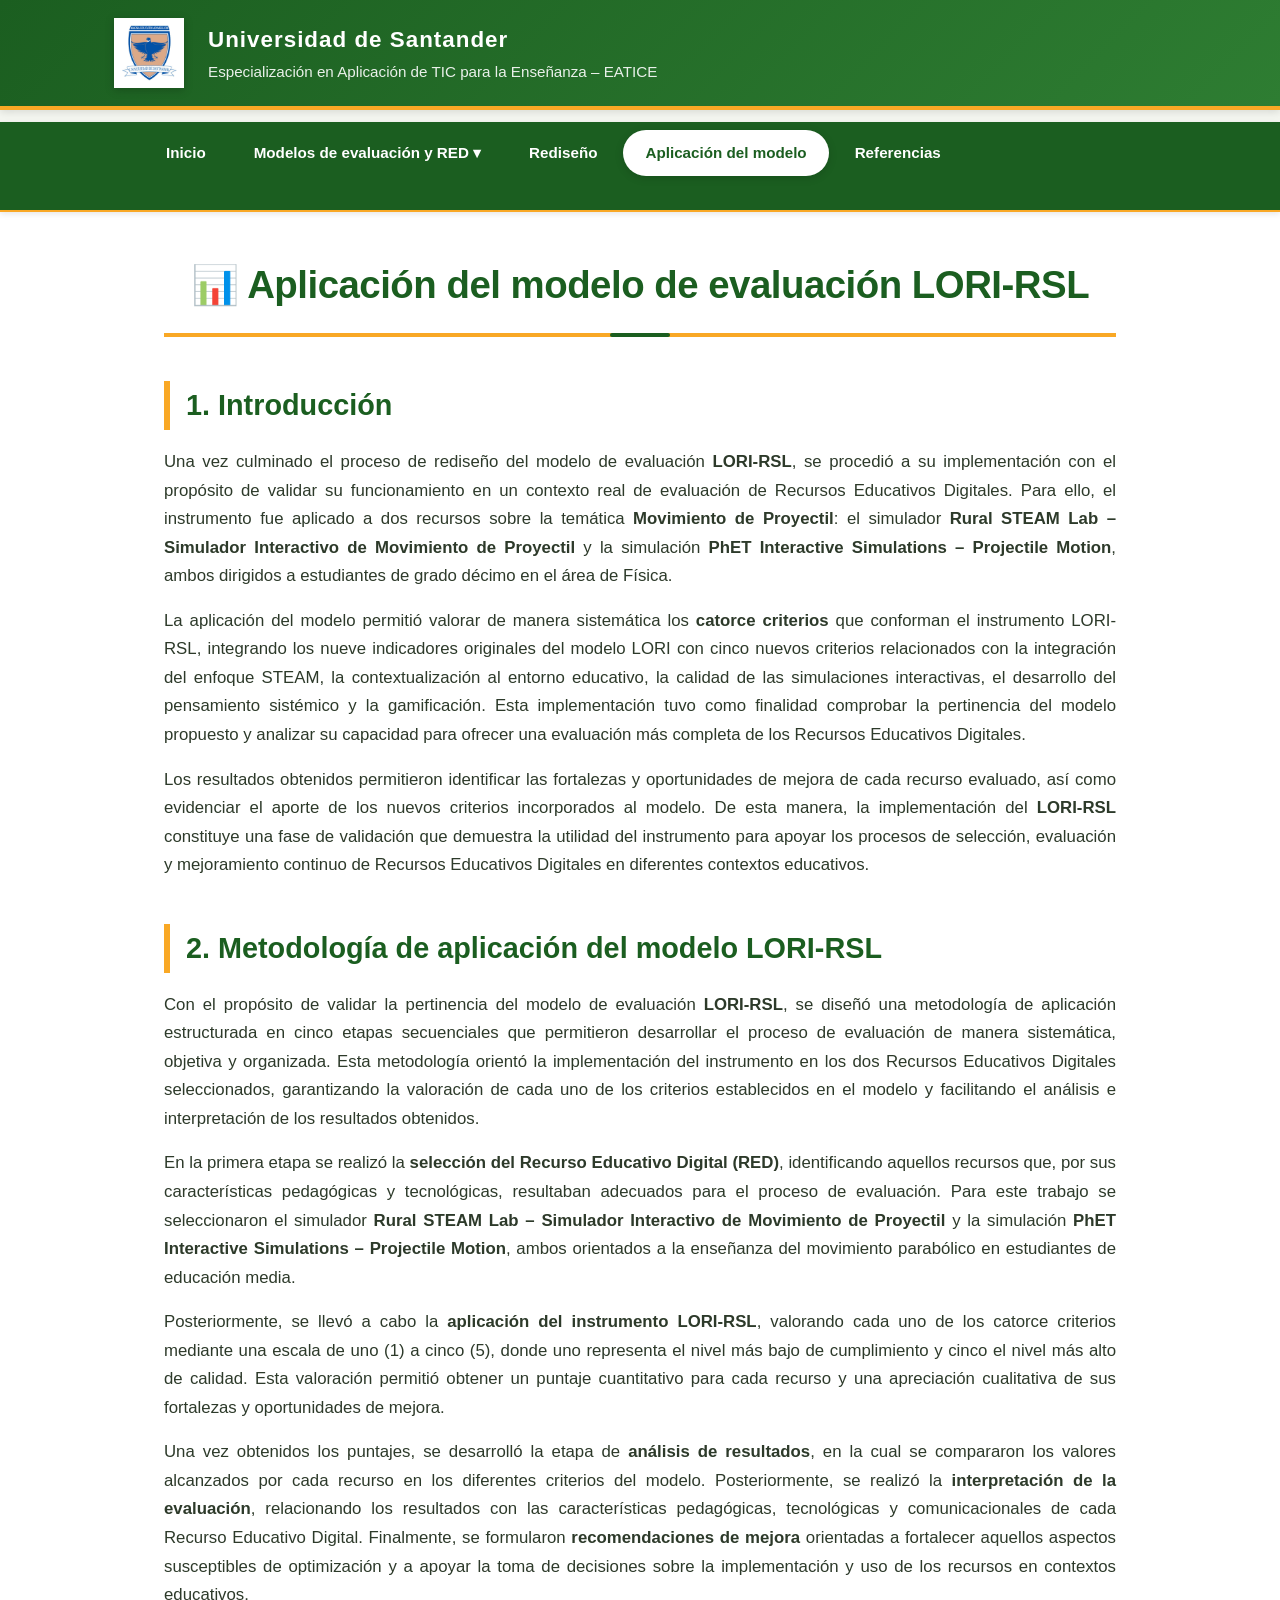
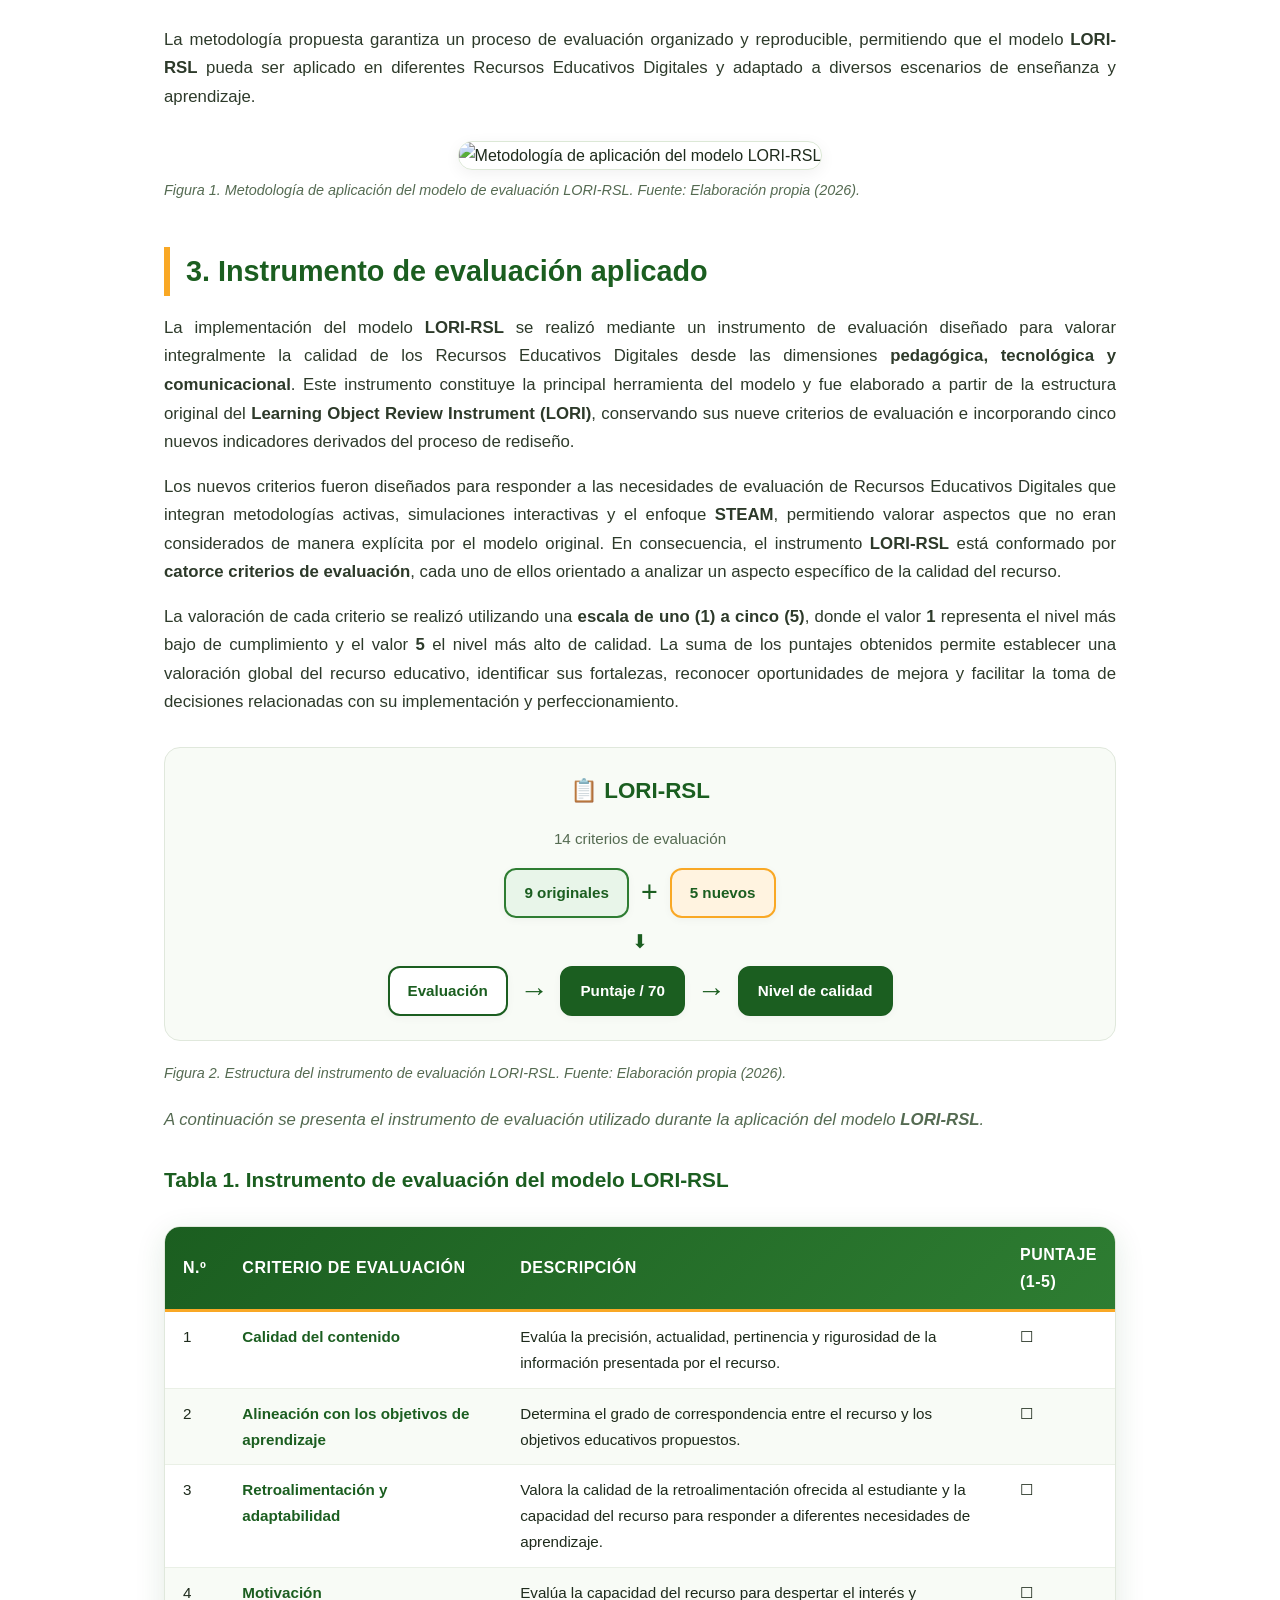
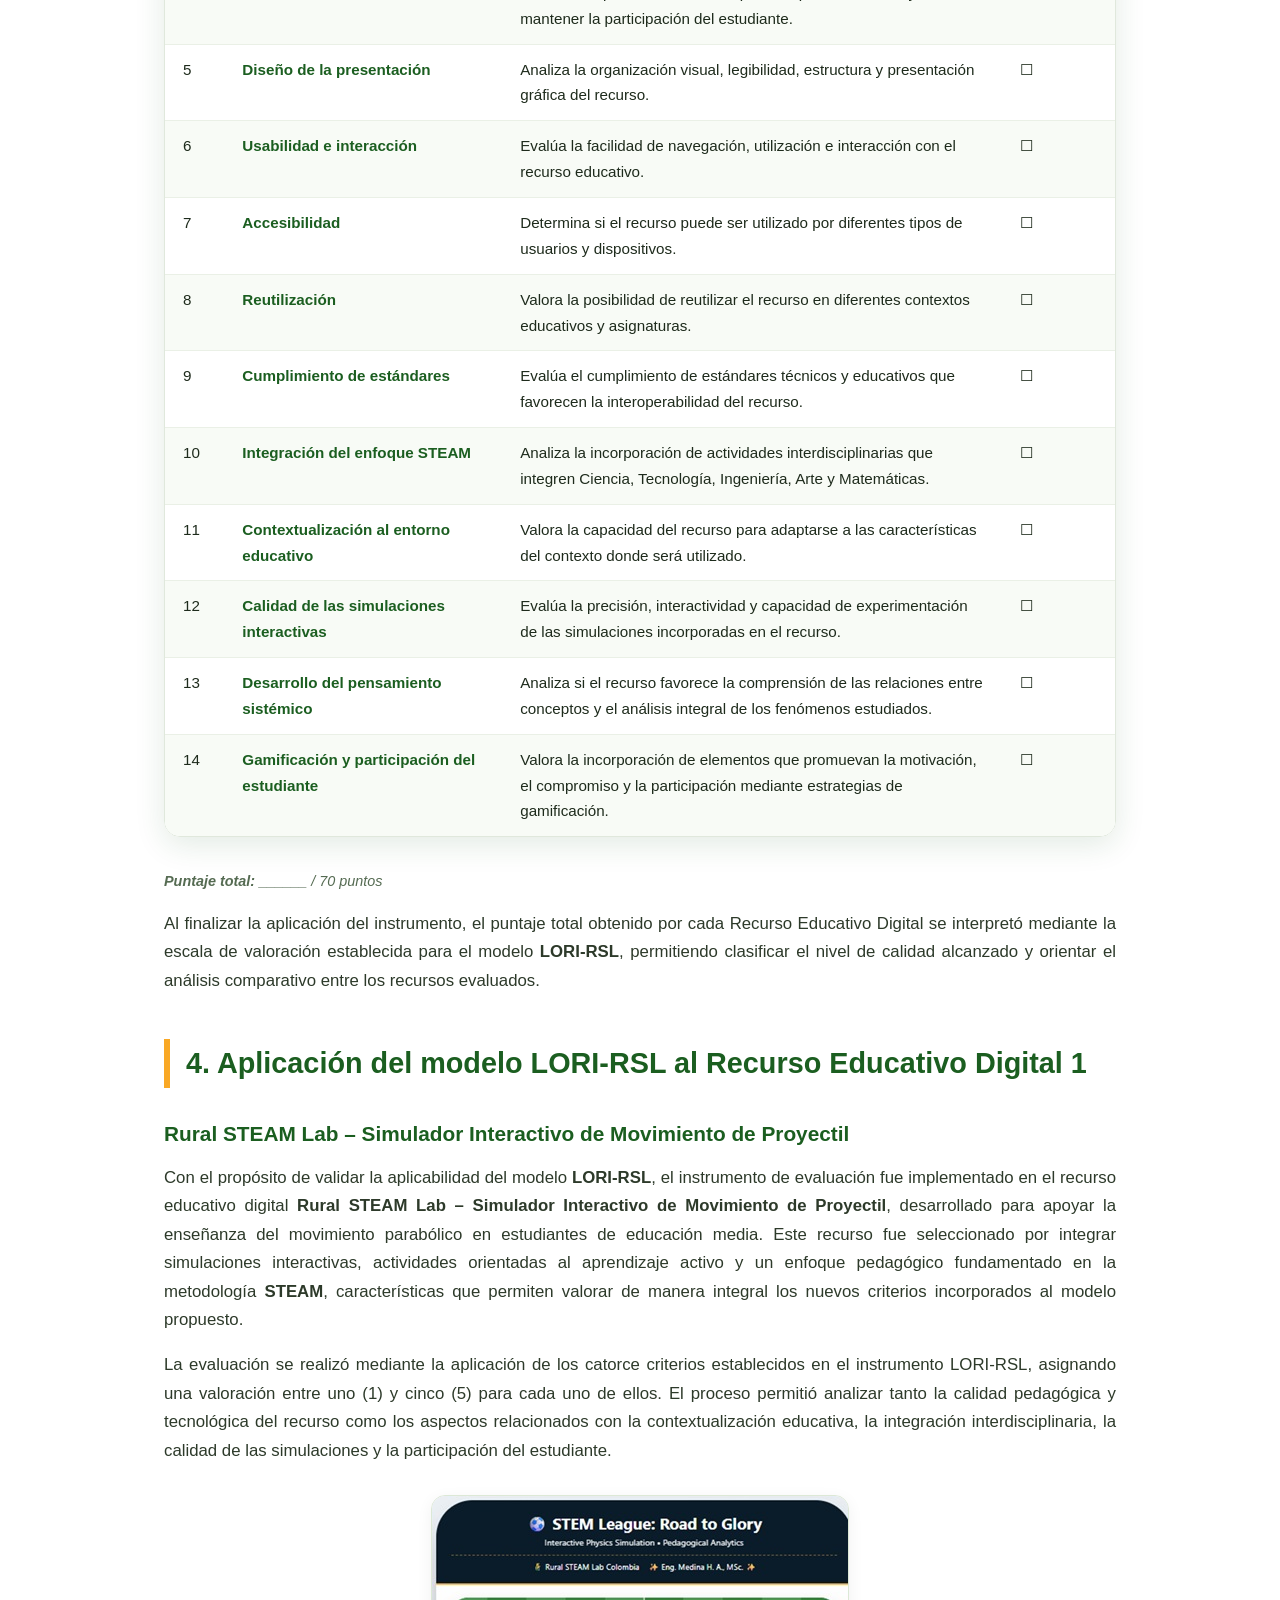
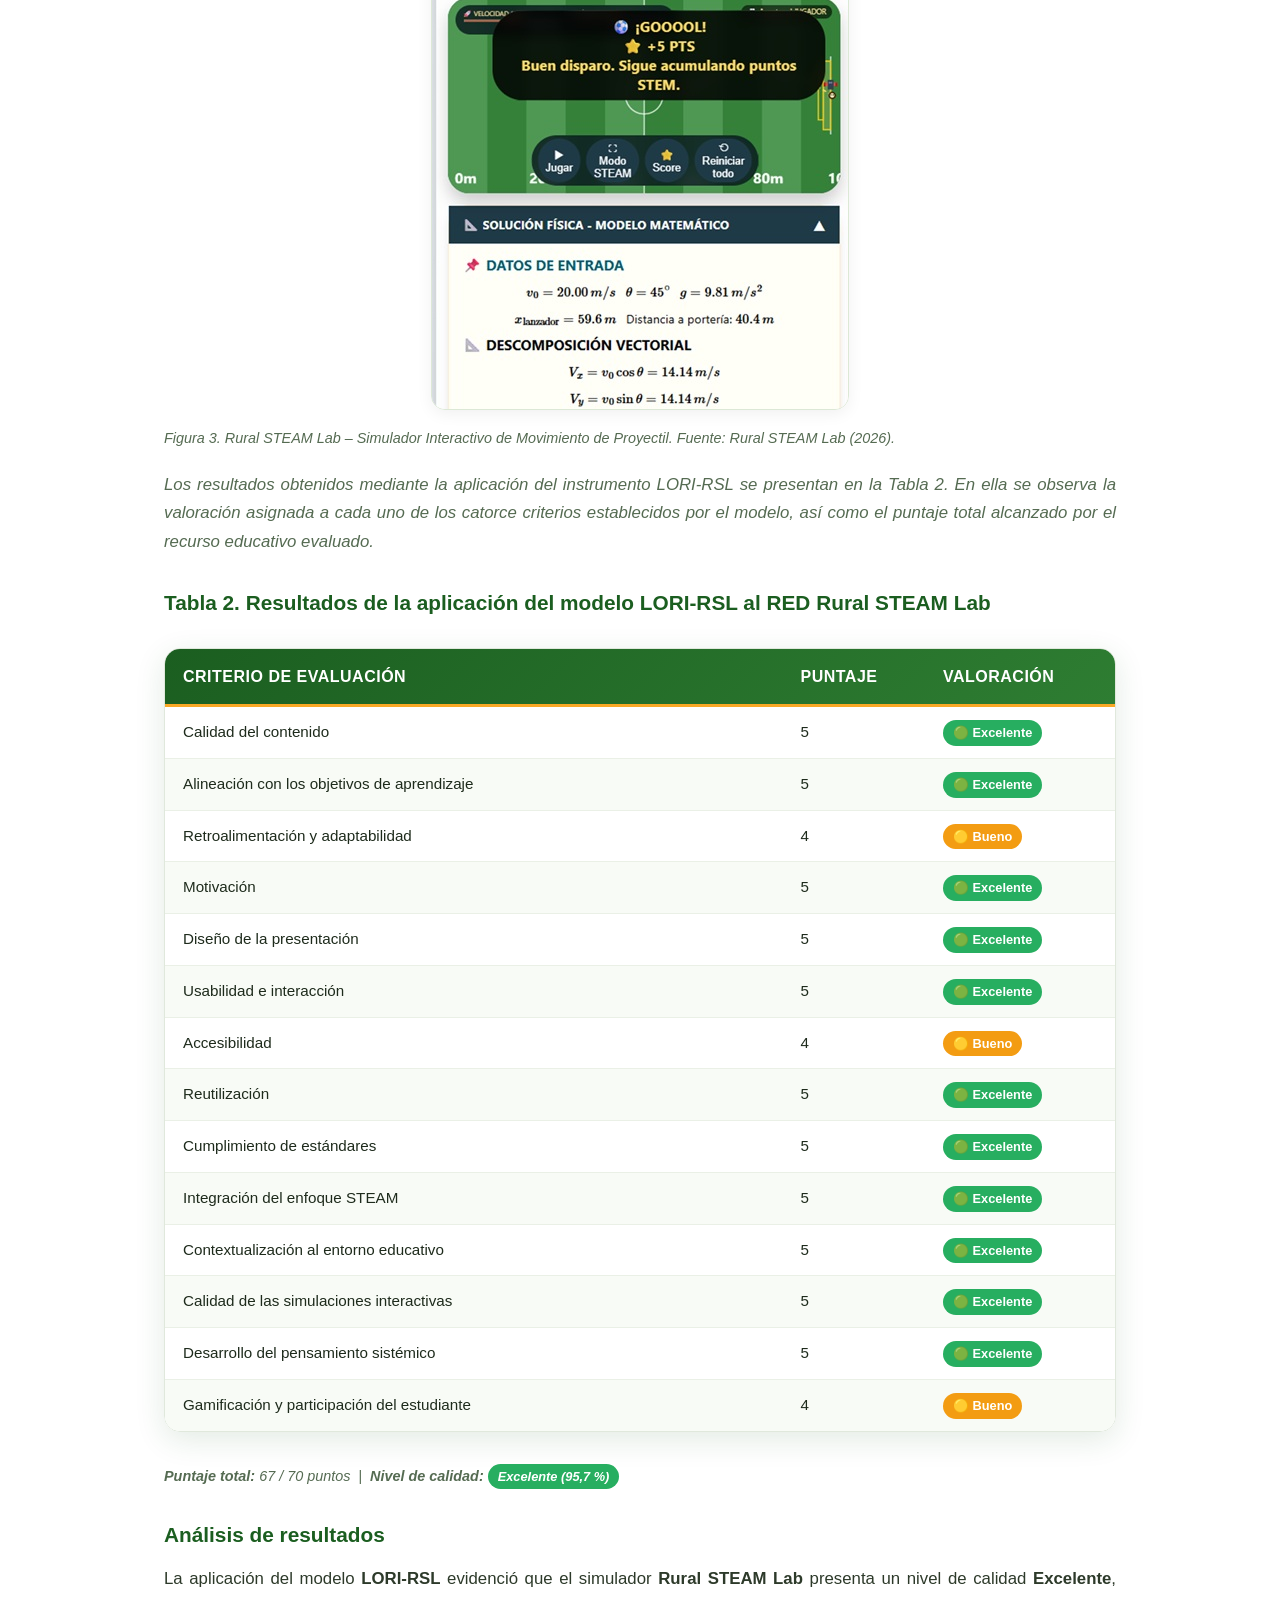
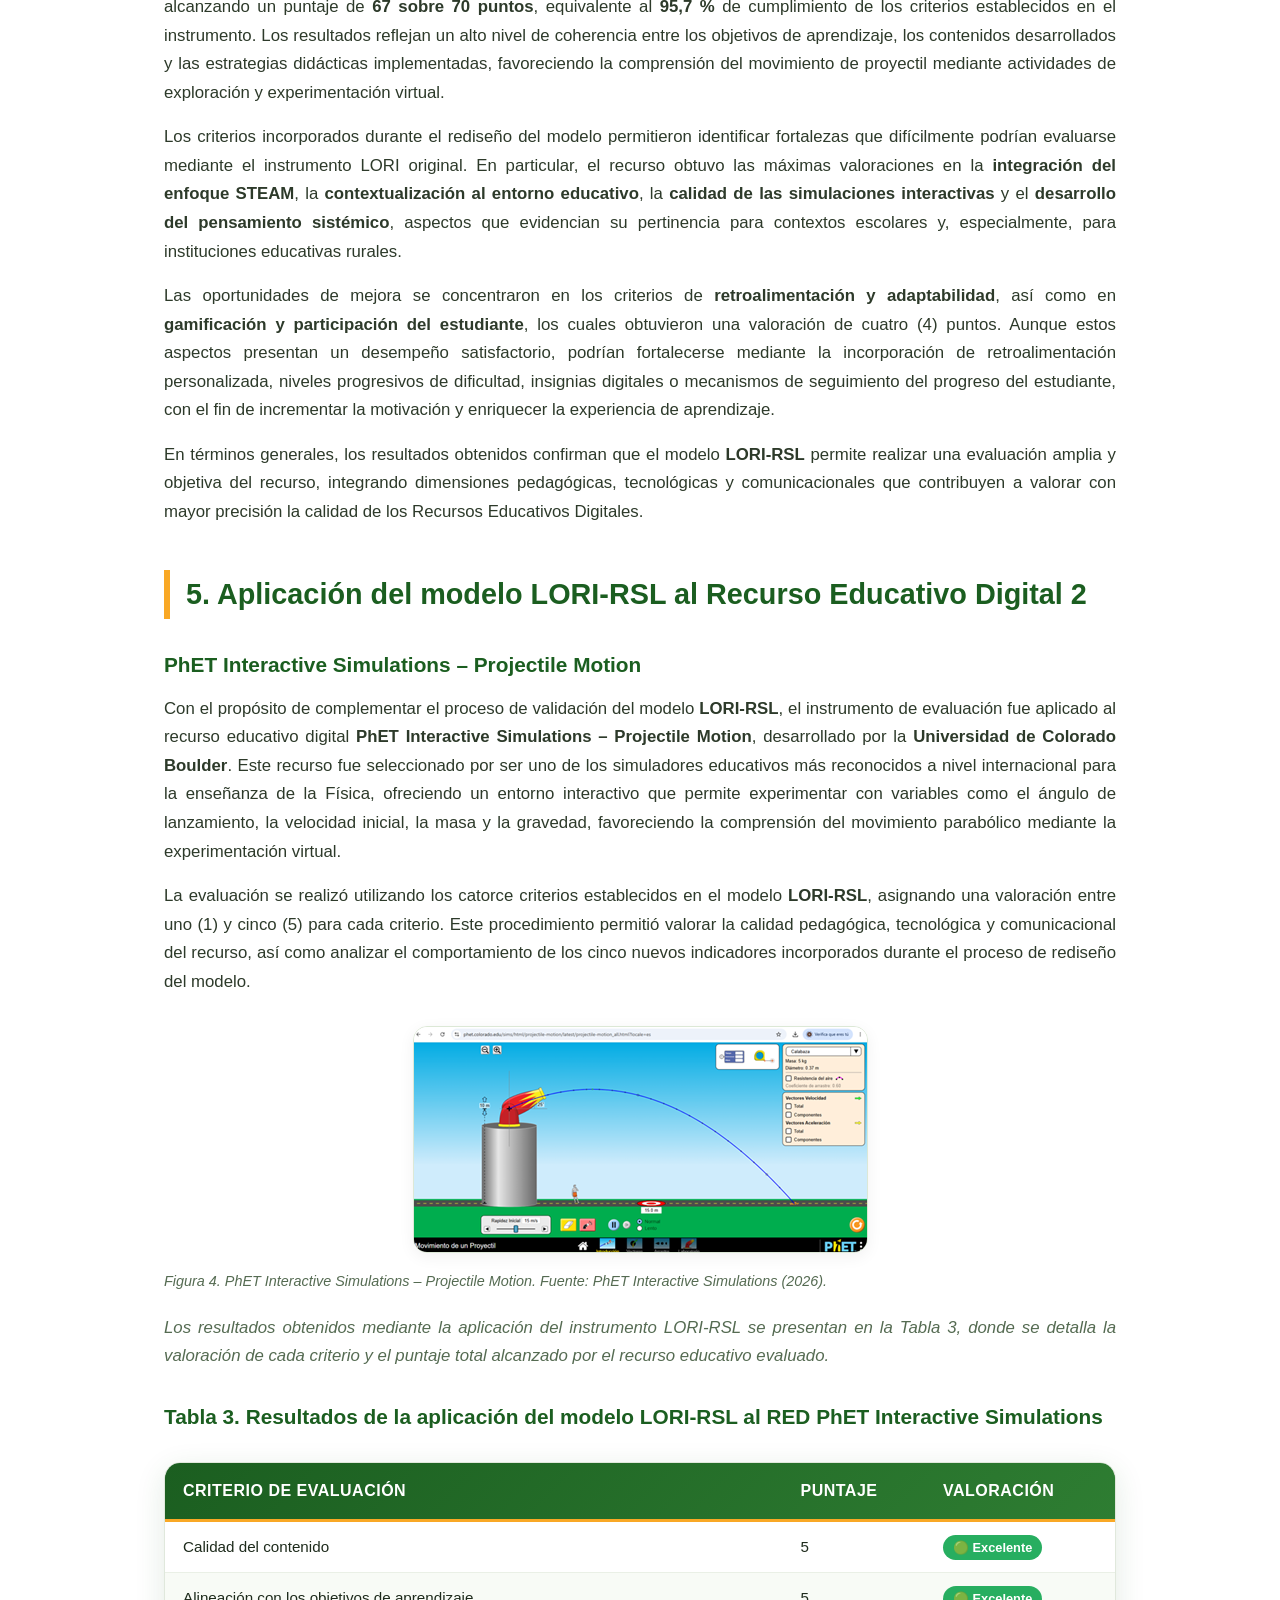
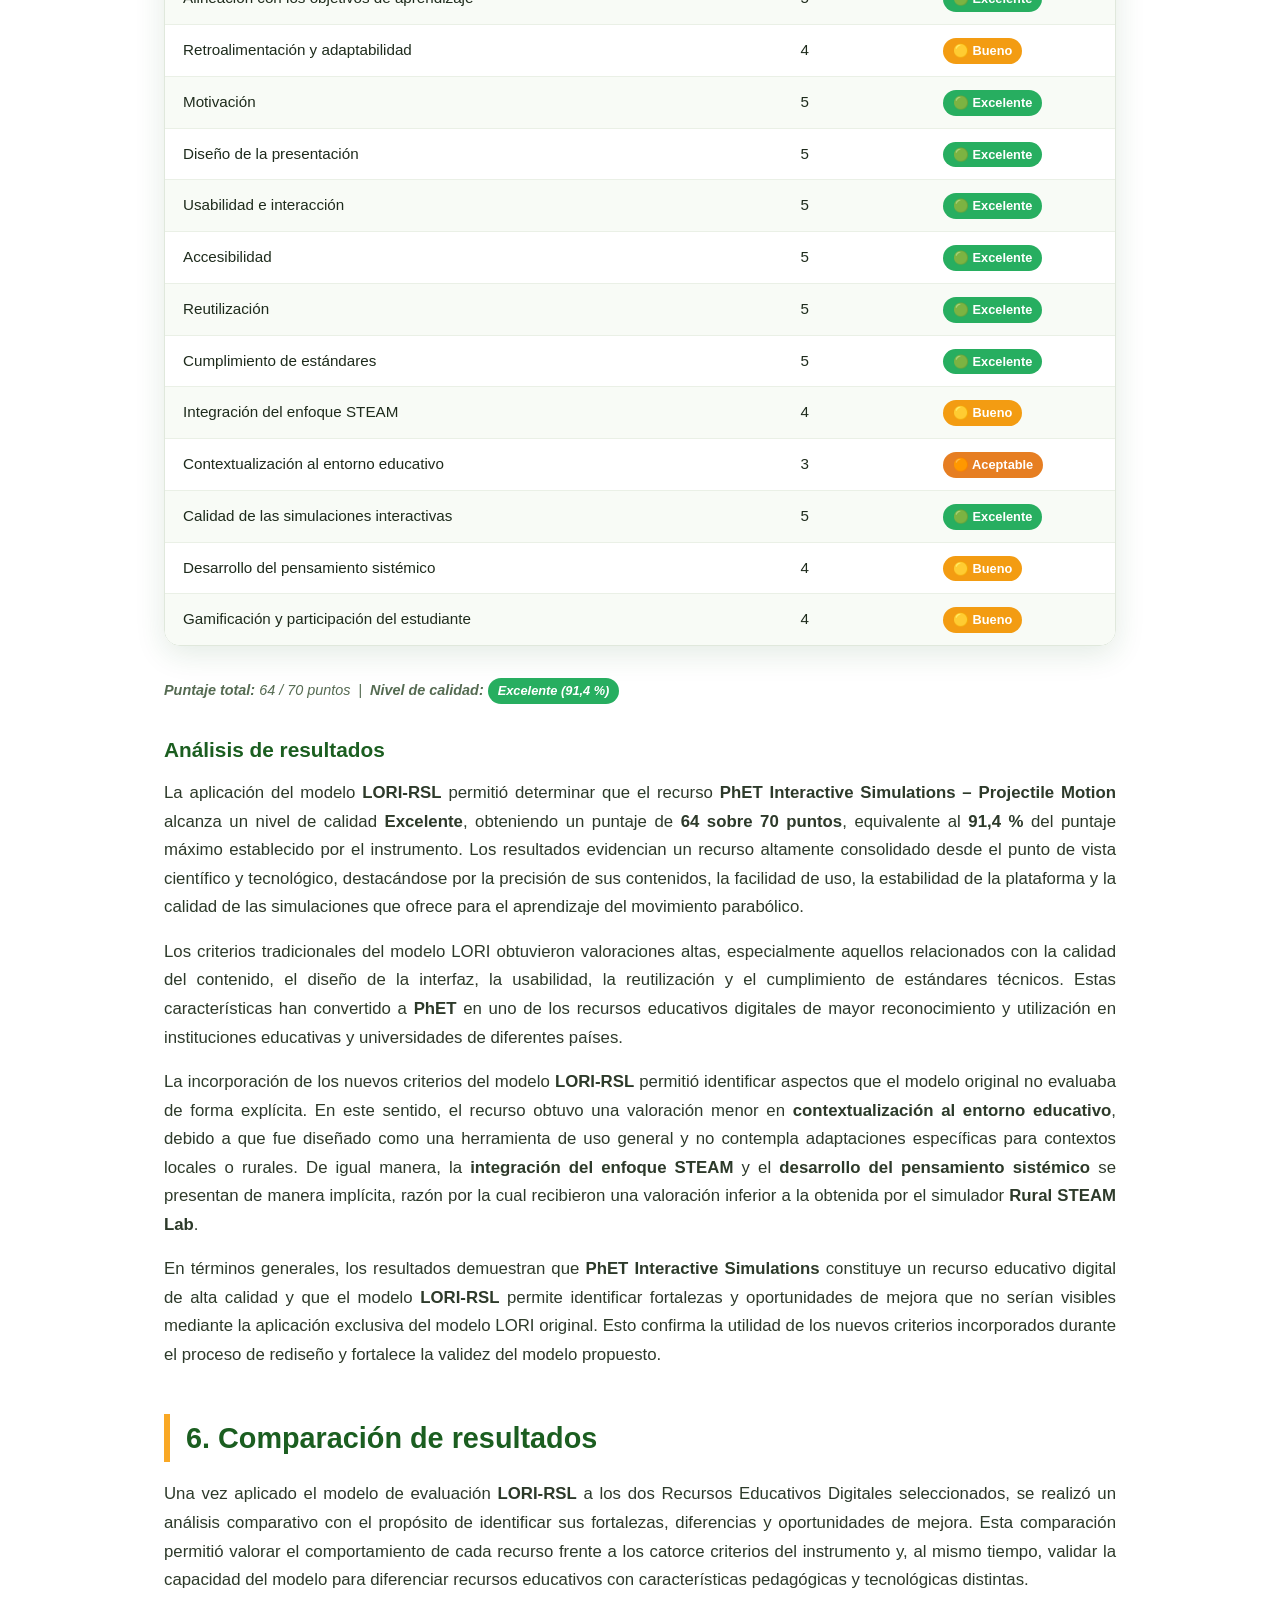
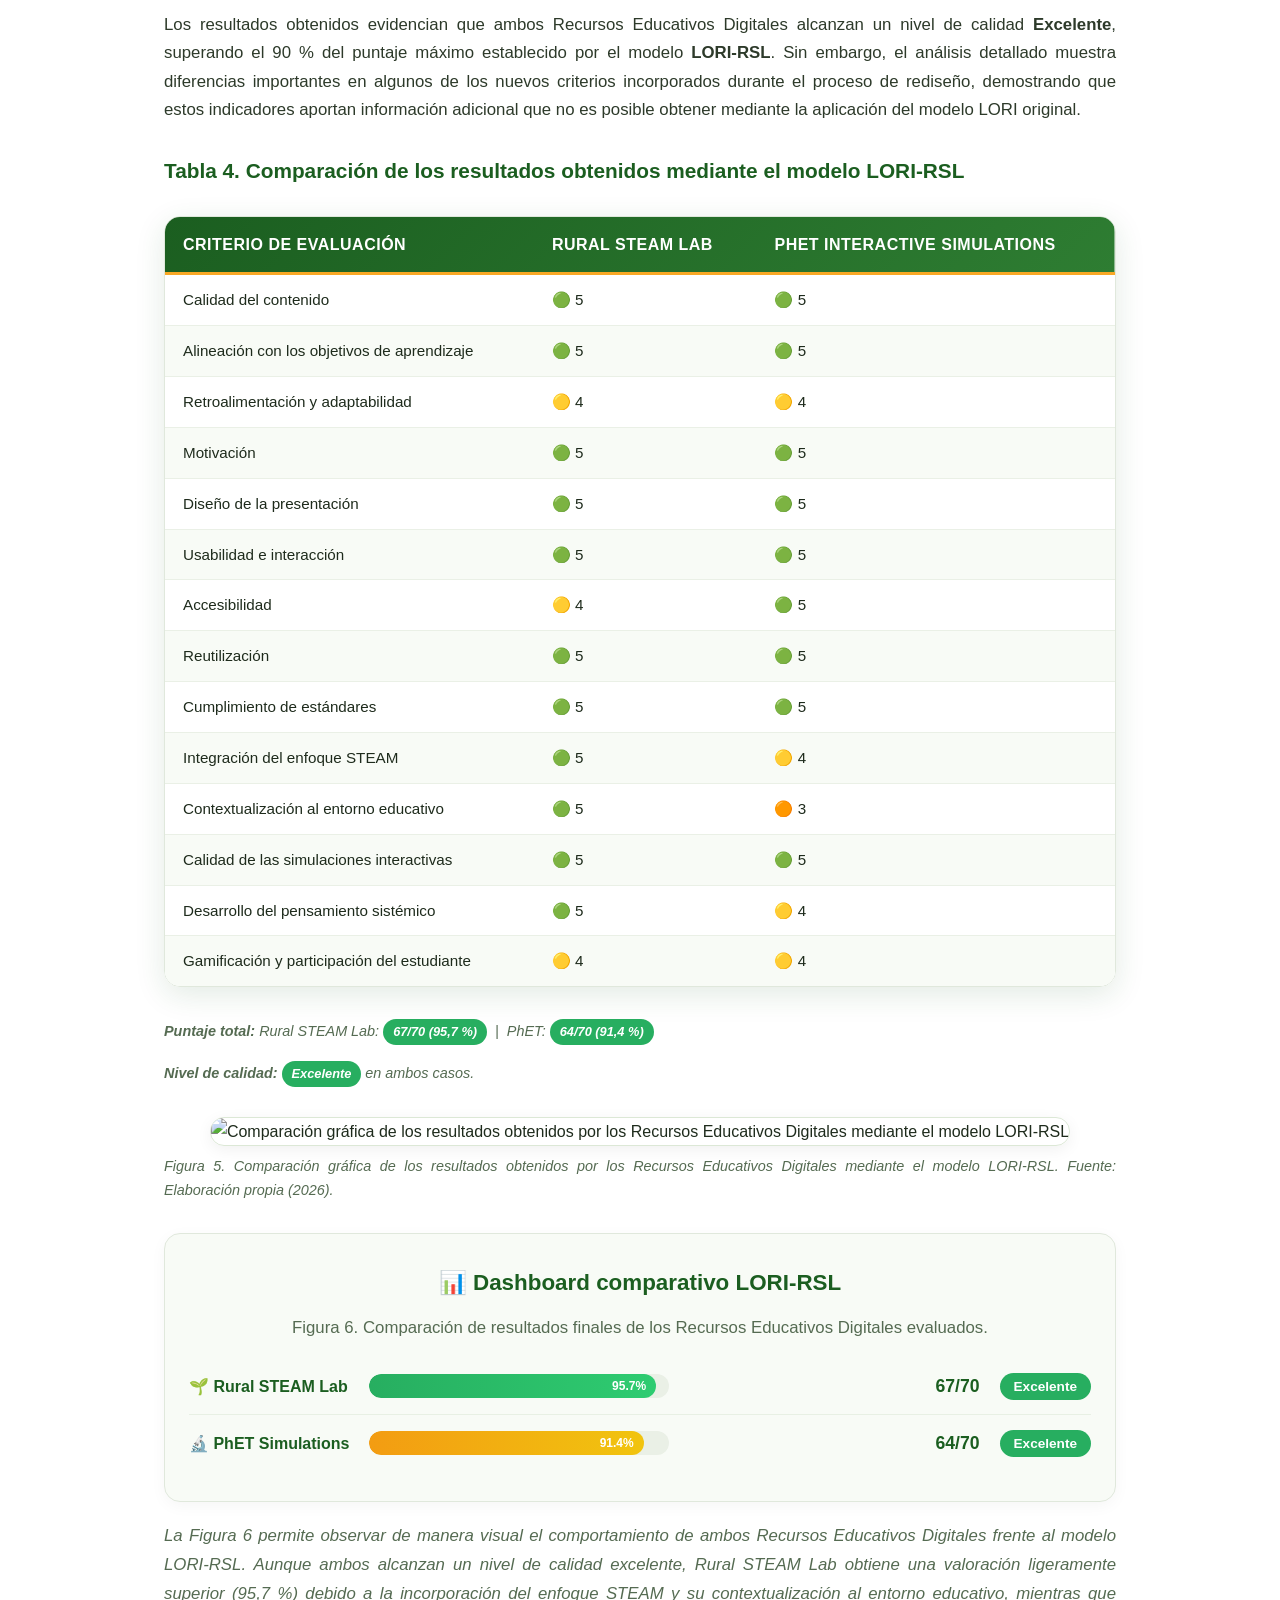
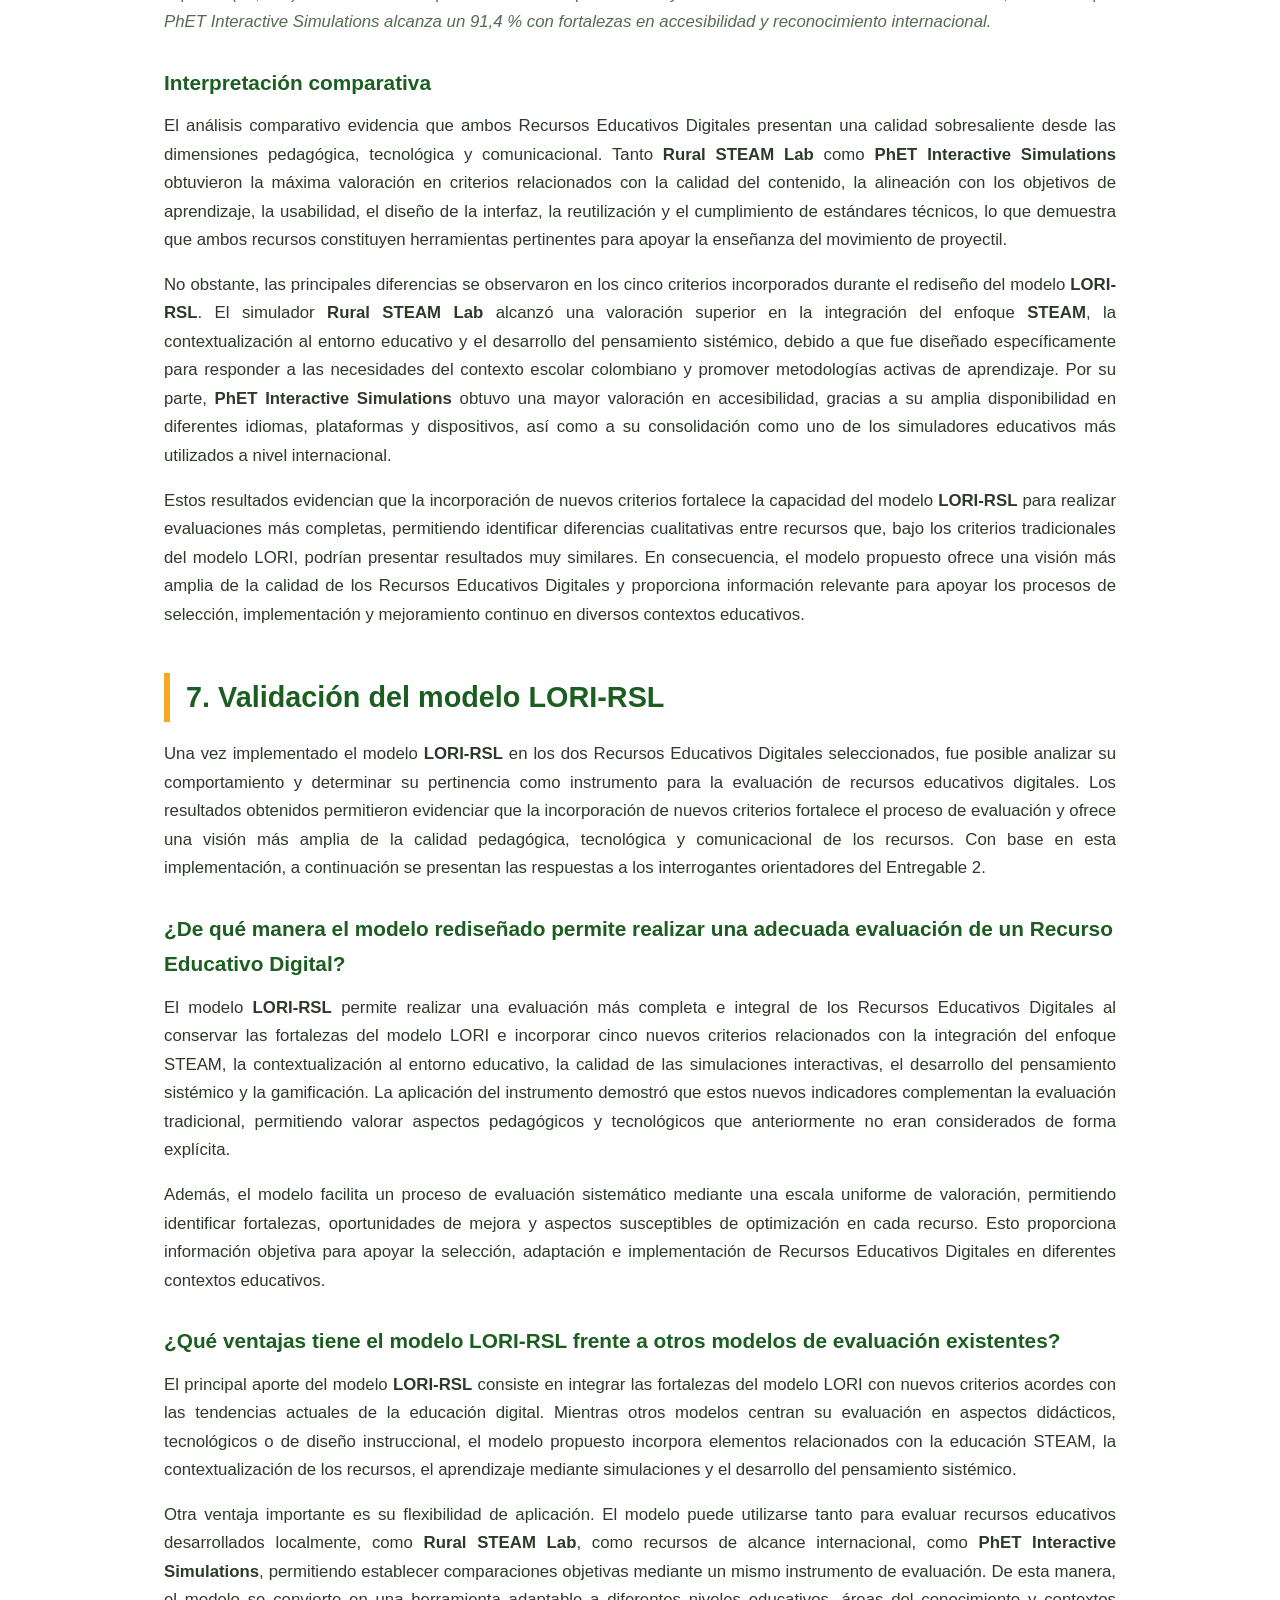
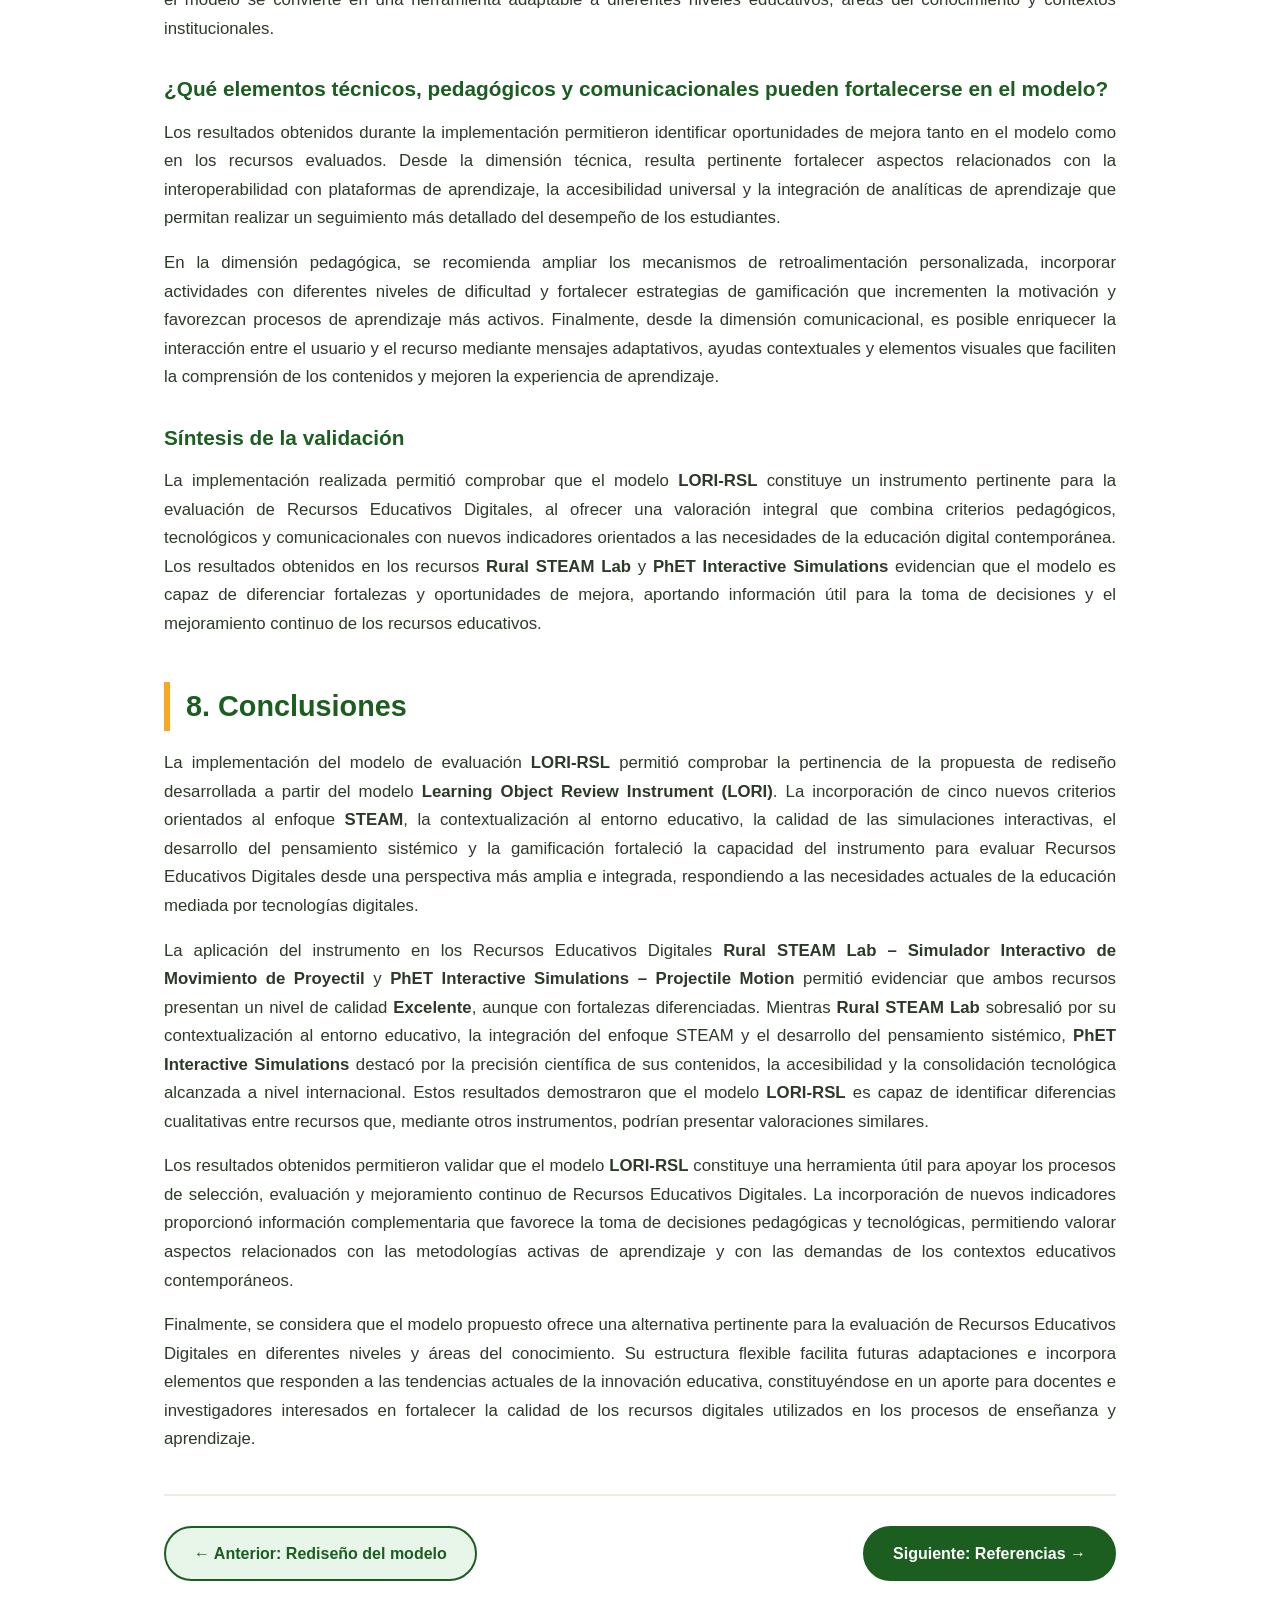
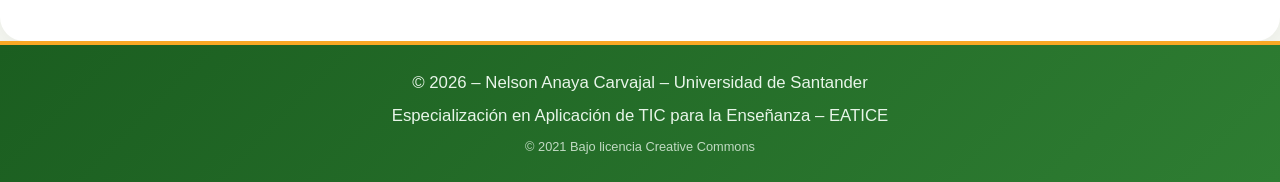
==== commit 4e05f0f3: "Update aplicacion.html" ====
--- a/aplicacion.html
+++ b/aplicacion.html
@@ -3,11 +3,8 @@
 <head>
     <meta charset="UTF-8" />
     <meta name="viewport" content="width=device-width, initial-scale=1.0" />
-    <title>Aplicación del modelo | Portafolio</title>
-
-    <!-- ================================================================
-    CSS EMBEBIDO – ESTILO PREMIUM CON MENÚ MEJORADO
-    ================================================================ -->
+    <title>Aplicación del modelo LORI-RSL | Portafolio</title>
+
     <style>
         /* ---------- RESET Y BASE ---------- */
         * {
@@ -113,7 +110,6 @@
             box-shadow: 0 2px 8px rgba(0, 0, 0, 0.15);
         }
 
-        /* Submenú mejorado (sin espacios) */
         .menu-principal ul li .sub-menu {
             display: none;
             position: absolute;
@@ -203,6 +199,14 @@
             font-weight: 700;
         }
 
+        h3 {
+            font-size: 1.3rem;
+            color: #1b5e20;
+            margin-top: 28px;
+            margin-bottom: 12px;
+            font-weight: 600;
+        }
+
         p {
             margin-bottom: 16px;
             text-align: justify;
@@ -284,6 +288,209 @@
             border-radius: 20px;
             font-size: 0.8rem;
             font-weight: 700;
+        }
+
+        /* Badges de puntuación con colores */
+        .puntaje-excelente {
+            display: inline-block;
+            background: #27ae60;
+            color: #fff;
+            padding: 2px 10px;
+            border-radius: 20px;
+            font-size: 0.8rem;
+            font-weight: 700;
+        }
+
+        .puntaje-bueno {
+            display: inline-block;
+            background: #f39c12;
+            color: #fff;
+            padding: 2px 10px;
+            border-radius: 20px;
+            font-size: 0.8rem;
+            font-weight: 700;
+        }
+
+        .puntaje-aceptable {
+            display: inline-block;
+            background: #e67e22;
+            color: #fff;
+            padding: 2px 10px;
+            border-radius: 20px;
+            font-size: 0.8rem;
+            font-weight: 700;
+        }
+
+        /* Barras de progreso para dashboard */
+        .progress-bar-container {
+            background: #eaf0e6;
+            border-radius: 20px;
+            height: 24px;
+            overflow: hidden;
+            margin: 4px 0;
+            width: 100%;
+            max-width: 300px;
+        }
+
+        .progress-bar-fill {
+            height: 100%;
+            border-radius: 20px;
+            display: flex;
+            align-items: center;
+            justify-content: flex-end;
+            padding-right: 10px;
+            font-size: 0.75rem;
+            font-weight: 700;
+            color: #fff;
+            transition: width 0.5s ease;
+        }
+
+        .progress-green {
+            background: linear-gradient(90deg, #27ae60, #2ecc71);
+        }
+
+        .progress-gold {
+            background: linear-gradient(90deg, #f39c12, #f1c40f);
+        }
+
+        /* ---------- FIGURAS / IMÁGENES ---------- */
+        .figura-container {
+            text-align: center;
+            margin: 30px 0 20px 0;
+        }
+
+        .figura-container img {
+            max-width: 100%;
+            height: auto;
+            border-radius: 14px;
+            border: 1px solid #dce8d6;
+            box-shadow: 0 4px 16px rgba(0, 0, 0, 0.06);
+        }
+
+        .figura-container .figcaption {
+            font-size: 0.9rem;
+            color: #556b52;
+            margin-top: 8px;
+            font-style: italic;
+        }
+
+        /* ---------- DASHBOARD COMPARATIVO (Figura 5) ---------- */
+        .dashboard-comparativo {
+            background: #f8fbf6;
+            border-radius: 16px;
+            padding: 30px 24px;
+            margin: 30px 0 20px 0;
+            border: 1px solid #e0e8dc;
+            box-shadow: 0 4px 16px rgba(0, 0, 0, 0.04);
+        }
+
+        .dashboard-comparativo .dashboard-item {
+            display: flex;
+            align-items: center;
+            gap: 20px;
+            padding: 12px 0;
+            border-bottom: 1px solid #e8f0e4;
+        }
+
+        .dashboard-comparativo .dashboard-item:last-child {
+            border-bottom: none;
+        }
+
+        .dashboard-comparativo .dashboard-label {
+            font-weight: 700;
+            color: #1b5e20;
+            min-width: 160px;
+            font-size: 1rem;
+        }
+
+        .dashboard-comparativo .dashboard-barra {
+            flex: 1;
+        }
+
+        .dashboard-comparativo .dashboard-puntaje {
+            font-weight: 700;
+            font-size: 1.1rem;
+            min-width: 80px;
+            text-align: right;
+            color: #1b5e20;
+        }
+
+        .dashboard-comparativo .dashboard-nivel {
+            font-size: 0.85rem;
+            font-weight: 600;
+            padding: 2px 14px;
+            border-radius: 20px;
+            min-width: 90px;
+            text-align: center;
+        }
+
+        .dashboard-nivel-excelente {
+            background: #27ae60;
+            color: #fff;
+        }
+
+        .dashboard-nivel-bueno {
+            background: #f39c12;
+            color: #fff;
+        }
+
+        /* ---------- DIAGRAMA DEL INSTRUMENTO ---------- */
+        .diagrama-instrumento {
+            display: flex;
+            flex-direction: column;
+            align-items: center;
+            gap: 8px;
+            padding: 24px 20px;
+            background: #f8fbf6;
+            border-radius: 16px;
+            border: 1px solid #e0e8dc;
+            margin: 20px 0;
+        }
+
+        .diagrama-instrumento .diagrama-titulo {
+            font-size: 1.4rem;
+            font-weight: 800;
+            color: #1b5e20;
+            margin-bottom: 8px;
+        }
+
+        .diagrama-instrumento .diagrama-fila {
+            display: flex;
+            flex-wrap: wrap;
+            justify-content: center;
+            gap: 12px;
+        }
+
+        .diagrama-instrumento .diagrama-bloque {
+            background: #fff;
+            border: 2px solid #1b5e20;
+            border-radius: 12px;
+            padding: 10px 18px;
+            font-weight: 600;
+            color: #1b5e20;
+            font-size: 0.95rem;
+            box-shadow: 0 2px 8px rgba(0, 0, 0, 0.04);
+        }
+
+        .diagrama-instrumento .diagrama-bloque.original {
+            background: #e8f5e9;
+            border-color: #2e7d32;
+        }
+
+        .diagrama-instrumento .diagrama-bloque.nuevo {
+            background: #fff3e0;
+            border-color: #f9a825;
+        }
+
+        .diagrama-instrumento .diagrama-bloque.resultado {
+            background: #1b5e20;
+            color: #fff;
+            border-color: #1b5e20;
+        }
+
+        .diagrama-instrumento .diagrama-flecha {
+            font-size: 1.8rem;
+            color: #1b5e20;
         }
 
         /* ---------- BOTONES DE NAVEGACIÓN ---------- */
@@ -410,6 +617,10 @@
                 font-size: 1.5rem;
             }
 
+            h3 {
+                font-size: 1.1rem;
+            }
+
             p {
                 font-size: 0.98rem;
             }
@@ -432,6 +643,34 @@
                 text-align: center;
                 padding: 10px 16px;
                 font-size: 0.9rem;
+            }
+
+            .dashboard-comparativo .dashboard-item {
+                flex-wrap: wrap;
+                gap: 8px;
+            }
+
+            .dashboard-comparativo .dashboard-label {
+                min-width: 100%;
+                font-size: 0.95rem;
+            }
+
+            .dashboard-comparativo .dashboard-puntaje {
+                min-width: 60px;
+                font-size: 1rem;
+            }
+
+            .diagrama-instrumento .diagrama-fila {
+                gap: 6px;
+            }
+
+            .diagrama-instrumento .diagrama-bloque {
+                font-size: 0.8rem;
+                padding: 6px 12px;
+            }
+
+            .diagrama-instrumento .diagrama-flecha {
+                font-size: 1.2rem;
             }
         }
 
@@ -461,6 +700,10 @@
                 padding-left: 12px;
             }
 
+            h3 {
+                font-size: 1rem;
+            }
+
             .tabla-modelos {
                 font-size: 0.78rem;
             }
@@ -468,6 +711,10 @@
             .tabla-modelos thead th,
             .tabla-modelos tbody td {
                 padding: 5px 6px;
+            }
+
+            .dashboard-comparativo {
+                padding: 16px;
             }
         }
     </style>
@@ -511,148 +758,495 @@
     </nav>
 
     <!-- ============================================================
-    CONTENIDO PRINCIPAL – APLICACIÓN DEL MODELO
+    CONTENIDO PRINCIPAL – APLICACIÓN DEL MODELO LORI-RSL
     ============================================================ -->
     <main class="contenido-principal">
         <div class="container">
 
-            <h1 class="pagina-titulo">📊 Aplicación del modelo de evaluación</h1>
+            <h1 class="pagina-titulo">📊 Aplicación del modelo de evaluación LORI-RSL</h1>
 
             <!-- =========================================================
-            SECCIÓN 1 – APLICACIÓN DE CODA, LORI Y REEVES
+            SECCIÓN 1 – INTRODUCCIÓN
             ========================================================= -->
             <section>
-                <h2>📌 Aplicación de CODA, LORI y Reeves</h2>
-                <p>
-                    La aplicación de los modelos <strong>CODA</strong>, <strong>LORI</strong> y <strong>Reeves</strong> a los recursos educativos digitales <em>Rural STEAM Lab – Simulador Interactivo de Movimiento de Proyectil</em> y <em>PhET Interactive Simulations – Projectile Motion</em> permitió obtener una valoración integral desde las dimensiones pedagógica, tecnológica y de diseño instruccional.
-                </p>
-
+                <h2>1. Introducción</h2>
+                <p>
+                    Una vez culminado el proceso de rediseño del modelo de evaluación <strong>LORI-RSL</strong>, se procedió a su implementación con el propósito de validar su funcionamiento en un contexto real de evaluación de Recursos Educativos Digitales. Para ello, el instrumento fue aplicado a dos recursos sobre la temática <strong>Movimiento de Proyectil</strong>: el simulador <strong>Rural STEAM Lab – Simulador Interactivo de Movimiento de Proyectil</strong> y la simulación <strong>PhET Interactive Simulations – Projectile Motion</strong>, ambos dirigidos a estudiantes de grado décimo en el área de Física.
+                </p>
+                <p>
+                    La aplicación del modelo permitió valorar de manera sistemática los <strong>catorce criterios</strong> que conforman el instrumento LORI-RSL, integrando los nueve indicadores originales del modelo LORI con cinco nuevos criterios relacionados con la integración del enfoque STEAM, la contextualización al entorno educativo, la calidad de las simulaciones interactivas, el desarrollo del pensamiento sistémico y la gamificación. Esta implementación tuvo como finalidad comprobar la pertinencia del modelo propuesto y analizar su capacidad para ofrecer una evaluación más completa de los Recursos Educativos Digitales.
+                </p>
+                <p>
+                    Los resultados obtenidos permitieron identificar las fortalezas y oportunidades de mejora de cada recurso evaluado, así como evidenciar el aporte de los nuevos criterios incorporados al modelo. De esta manera, la implementación del <strong>LORI-RSL</strong> constituye una fase de validación que demuestra la utilidad del instrumento para apoyar los procesos de selección, evaluación y mejoramiento continuo de Recursos Educativos Digitales en diferentes contextos educativos.
+                </p>
+            </section>
+
+            <!-- =========================================================
+            SECCIÓN 2 – METODOLOGÍA DE APLICACIÓN
+            ========================================================= -->
+            <section>
+                <h2>2. Metodología de aplicación del modelo LORI-RSL</h2>
+                <p>
+                    Con el propósito de validar la pertinencia del modelo de evaluación <strong>LORI-RSL</strong>, se diseñó una metodología de aplicación estructurada en cinco etapas secuenciales que permitieron desarrollar el proceso de evaluación de manera sistemática, objetiva y organizada. Esta metodología orientó la implementación del instrumento en los dos Recursos Educativos Digitales seleccionados, garantizando la valoración de cada uno de los criterios establecidos en el modelo y facilitando el análisis e interpretación de los resultados obtenidos.
+                </p>
+                <p>
+                    En la primera etapa se realizó la <strong>selección del Recurso Educativo Digital (RED)</strong>, identificando aquellos recursos que, por sus características pedagógicas y tecnológicas, resultaban adecuados para el proceso de evaluación. Para este trabajo se seleccionaron el simulador <strong>Rural STEAM Lab – Simulador Interactivo de Movimiento de Proyectil</strong> y la simulación <strong>PhET Interactive Simulations – Projectile Motion</strong>, ambos orientados a la enseñanza del movimiento parabólico en estudiantes de educación media.
+                </p>
+                <p>
+                    Posteriormente, se llevó a cabo la <strong>aplicación del instrumento LORI-RSL</strong>, valorando cada uno de los catorce criterios mediante una escala de uno (1) a cinco (5), donde uno representa el nivel más bajo de cumplimiento y cinco el nivel más alto de calidad. Esta valoración permitió obtener un puntaje cuantitativo para cada recurso y una apreciación cualitativa de sus fortalezas y oportunidades de mejora.
+                </p>
+                <p>
+                    Una vez obtenidos los puntajes, se desarrolló la etapa de <strong>análisis de resultados</strong>, en la cual se compararon los valores alcanzados por cada recurso en los diferentes criterios del modelo. Posteriormente, se realizó la <strong>interpretación de la evaluación</strong>, relacionando los resultados con las características pedagógicas, tecnológicas y comunicacionales de cada Recurso Educativo Digital. Finalmente, se formularon <strong>recomendaciones de mejora</strong> orientadas a fortalecer aquellos aspectos susceptibles de optimización y a apoyar la toma de decisiones sobre la implementación y uso de los recursos en contextos educativos.
+                </p>
+                <p>
+                    La metodología propuesta garantiza un proceso de evaluación organizado y reproducible, permitiendo que el modelo <strong>LORI-RSL</strong> pueda ser aplicado en diferentes Recursos Educativos Digitales y adaptado a diversos escenarios de enseñanza y aprendizaje.
+                </p>
+
+                <div class="figura-container">
+                    <img src="img/metodologia-lori-rsl.png" alt="Metodología de aplicación del modelo LORI-RSL" />
+                    <p class="figcaption">Figura 1. Metodología de aplicación del modelo de evaluación LORI-RSL. Fuente: Elaboración propia (2026).</p>
+                </div>
+            </section>
+
+            <!-- =========================================================
+            SECCIÓN 3 – INSTRUMENTO DE EVALUACIÓN APLICADO
+            ========================================================= -->
+            <section>
+                <h2>3. Instrumento de evaluación aplicado</h2>
+                <p>
+                    La implementación del modelo <strong>LORI-RSL</strong> se realizó mediante un instrumento de evaluación diseñado para valorar integralmente la calidad de los Recursos Educativos Digitales desde las dimensiones <strong>pedagógica, tecnológica y comunicacional</strong>. Este instrumento constituye la principal herramienta del modelo y fue elaborado a partir de la estructura original del <strong>Learning Object Review Instrument (LORI)</strong>, conservando sus nueve criterios de evaluación e incorporando cinco nuevos indicadores derivados del proceso de rediseño.
+                </p>
+                <p>
+                    Los nuevos criterios fueron diseñados para responder a las necesidades de evaluación de Recursos Educativos Digitales que integran metodologías activas, simulaciones interactivas y el enfoque <strong>STEAM</strong>, permitiendo valorar aspectos que no eran considerados de manera explícita por el modelo original. En consecuencia, el instrumento <strong>LORI-RSL</strong> está conformado por <strong>catorce criterios de evaluación</strong>, cada uno de ellos orientado a analizar un aspecto específico de la calidad del recurso.
+                </p>
+                <p>
+                    La valoración de cada criterio se realizó utilizando una <strong>escala de uno (1) a cinco (5)</strong>, donde el valor <strong>1</strong> representa el nivel más bajo de cumplimiento y el valor <strong>5</strong> el nivel más alto de calidad. La suma de los puntajes obtenidos permite establecer una valoración global del recurso educativo, identificar sus fortalezas, reconocer oportunidades de mejora y facilitar la toma de decisiones relacionadas con su implementación y perfeccionamiento.
+                </p>
+
+                <!-- Diagrama del instrumento (Figura 2) -->
+                <div class="figura-container">
+                    <div class="diagrama-instrumento">
+                        <div class="diagrama-titulo">📋 LORI-RSL</div>
+                        <div style="font-size:0.95rem; color:#556b52; margin-bottom:8px;">14 criterios de evaluación</div>
+                        <div class="diagrama-fila">
+                            <span class="diagrama-bloque original">9 originales</span>
+                            <span class="diagrama-flecha">+</span>
+                            <span class="diagrama-bloque nuevo">5 nuevos</span>
+                        </div>
+                        <div class="diagrama-flecha" style="font-size:1.2rem;">⬇</div>
+                        <div class="diagrama-fila">
+                            <span class="diagrama-bloque">Evaluación</span>
+                            <span class="diagrama-flecha">→</span>
+                            <span class="diagrama-bloque resultado">Puntaje / 70</span>
+                            <span class="diagrama-flecha">→</span>
+                            <span class="diagrama-bloque resultado">Nivel de calidad</span>
+                        </div>
+                    </div>
+                    <p class="figcaption">Figura 2. Estructura del instrumento de evaluación LORI-RSL. Fuente: Elaboración propia (2026).</p>
+                </div>
+
+                <p style="margin-top:12px; font-style:italic; color:#556b52;">
+                    A continuación se presenta el instrumento de evaluación utilizado durante la aplicación del modelo <strong>LORI-RSL</strong>.
+                </p>
+
+                <h3>Tabla 1. Instrumento de evaluación del modelo LORI-RSL</h3>
                 <div class="tabla-wrapper">
                     <table class="tabla-modelos">
                         <thead>
                             <tr>
-                                <th>Modelo</th>
-                                <th>Rural STEAM Lab (puntaje)</th>
-                                <th>PhET (puntaje)</th>
-                                <th>Observaciones</th>
+                                <th style="width:5%;">N.º</th>
+                                <th style="width:30%;">Criterio de evaluación</th>
+                                <th style="width:55%;">Descripción</th>
+                                <th style="width:10%;">Puntaje (1-5)</th>
                             </tr>
                         </thead>
                         <tbody>
                             <tr>
-                                <td><strong>CODA</strong></td>
-                                <td><span class="badge-puntaje">4.7 / 5 (94%)</span></td>
-                                <td><span class="badge-puntaje">4.8 / 5 (96%)</span></td>
-                                <td>Ambos recursos destacan en coherencia pedagógica, calidad científica y usabilidad. Oportunidad de mejora en accesibilidad.</td>
-                            </tr>
-                            <tr>
-                                <td><strong>LORI</strong></td>
-                                <td><span class="badge-puntaje">4.67 / 5 (93.3%)</span></td>
-                                <td><span class="badge-puntaje">4.7 / 5 (94%)</span></td>
-                                <td>Alta calidad en contenido, motivación y diseño. Limitaciones en retroalimentación personalizada e interoperabilidad.</td>
-                            </tr>
-                            <tr>
-                                <td><strong>Reeves</strong></td>
-                                <td><span class="badge-puntaje">4.78 / 5 (95.6%)</span></td>
-                                <td><span class="badge-puntaje">4.78 / 5 (95.6%)</span></td>
-                                <td>Excelente diseño instruccional y aprendizaje significativo. Se sugiere incorporar más actividades guiadas.</td>
+                                <td>1</td>
+                                <td><strong>Calidad del contenido</strong></td>
+                                <td>Evalúa la precisión, actualidad, pertinencia y rigurosidad de la información presentada por el recurso.</td>
+                                <td>☐</td>
+                            </tr>
+                            <tr>
+                                <td>2</td>
+                                <td><strong>Alineación con los objetivos de aprendizaje</strong></td>
+                                <td>Determina el grado de correspondencia entre el recurso y los objetivos educativos propuestos.</td>
+                                <td>☐</td>
+                            </tr>
+                            <tr>
+                                <td>3</td>
+                                <td><strong>Retroalimentación y adaptabilidad</strong></td>
+                                <td>Valora la calidad de la retroalimentación ofrecida al estudiante y la capacidad del recurso para responder a diferentes necesidades de aprendizaje.</td>
+                                <td>☐</td>
+                            </tr>
+                            <tr>
+                                <td>4</td>
+                                <td><strong>Motivación</strong></td>
+                                <td>Evalúa la capacidad del recurso para despertar el interés y mantener la participación del estudiante.</td>
+                                <td>☐</td>
+                            </tr>
+                            <tr>
+                                <td>5</td>
+                                <td><strong>Diseño de la presentación</strong></td>
+                                <td>Analiza la organización visual, legibilidad, estructura y presentación gráfica del recurso.</td>
+                                <td>☐</td>
+                            </tr>
+                            <tr>
+                                <td>6</td>
+                                <td><strong>Usabilidad e interacción</strong></td>
+                                <td>Evalúa la facilidad de navegación, utilización e interacción con el recurso educativo.</td>
+                                <td>☐</td>
+                            </tr>
+                            <tr>
+                                <td>7</td>
+                                <td><strong>Accesibilidad</strong></td>
+                                <td>Determina si el recurso puede ser utilizado por diferentes tipos de usuarios y dispositivos.</td>
+                                <td>☐</td>
+                            </tr>
+                            <tr>
+                                <td>8</td>
+                                <td><strong>Reutilización</strong></td>
+                                <td>Valora la posibilidad de reutilizar el recurso en diferentes contextos educativos y asignaturas.</td>
+                                <td>☐</td>
+                            </tr>
+                            <tr>
+                                <td>9</td>
+                                <td><strong>Cumplimiento de estándares</strong></td>
+                                <td>Evalúa el cumplimiento de estándares técnicos y educativos que favorecen la interoperabilidad del recurso.</td>
+                                <td>☐</td>
+                            </tr>
+                            <tr>
+                                <td>10</td>
+                                <td><strong>Integración del enfoque STEAM</strong></td>
+                                <td>Analiza la incorporación de actividades interdisciplinarias que integren Ciencia, Tecnología, Ingeniería, Arte y Matemáticas.</td>
+                                <td>☐</td>
+                            </tr>
+                            <tr>
+                                <td>11</td>
+                                <td><strong>Contextualización al entorno educativo</strong></td>
+                                <td>Valora la capacidad del recurso para adaptarse a las características del contexto donde será utilizado.</td>
+                                <td>☐</td>
+                            </tr>
+                            <tr>
+                                <td>12</td>
+                                <td><strong>Calidad de las simulaciones interactivas</strong></td>
+                                <td>Evalúa la precisión, interactividad y capacidad de experimentación de las simulaciones incorporadas en el recurso.</td>
+                                <td>☐</td>
+                            </tr>
+                            <tr>
+                                <td>13</td>
+                                <td><strong>Desarrollo del pensamiento sistémico</strong></td>
+                                <td>Analiza si el recurso favorece la comprensión de las relaciones entre conceptos y el análisis integral de los fenómenos estudiados.</td>
+                                <td>☐</td>
+                            </tr>
+                            <tr>
+                                <td>14</td>
+                                <td><strong>Gamificación y participación del estudiante</strong></td>
+                                <td>Valora la incorporación de elementos que promuevan la motivación, el compromiso y la participación mediante estrategias de gamificación.</td>
+                                <td>☐</td>
                             </tr>
                         </tbody>
                     </table>
                 </div>
                 <p style="font-style:italic; color:#556b52; font-size:0.9rem; margin-top:8px;">
-                    Nota. Elaboración propia a partir de la aplicación de los modelos CODA, LORI y Reeves a los RED seleccionados.
-                </p>
-                <p>
-                    Los resultados evidencian que ambos recursos presentan una alta calidad educativa y constituyen herramientas pertinentes para fortalecer el aprendizaje del movimiento parabólico en estudiantes de grado décimo. Las principales oportunidades de mejora se relacionan con la accesibilidad, la retroalimentación personalizada y la interoperabilidad con plataformas de gestión del aprendizaje.
+                    <strong>Puntaje total:</strong> ______ / 70 puntos
+                </p>
+                <p>
+                    Al finalizar la aplicación del instrumento, el puntaje total obtenido por cada Recurso Educativo Digital se interpretó mediante la escala de valoración establecida para el modelo <strong>LORI-RSL</strong>, permitiendo clasificar el nivel de calidad alcanzado y orientar el análisis comparativo entre los recursos evaluados.
                 </p>
             </section>
 
             <!-- =========================================================
-            SECCIÓN 2 – COMPARACIÓN DE MODELOS
+            SECCIÓN 4 – APLICACIÓN AL RED 1 (RURAL STEAM LAB)
             ========================================================= -->
             <section>
-                <h2>📊 Comparación de modelos</h2>
-                <p>
-                    El análisis comparativo permitió establecer que los tres modelos son complementarios y ofrecen perspectivas diferentes sobre la calidad de los Recursos Educativos Digitales. Mientras CODA profundiza en los aspectos didácticos y tecnológicos, Reeves enfatiza el diseño instruccional y la experiencia de aprendizaje. LORI integra ambos enfoques, proporcionando una evaluación equilibrada entre la calidad pedagógica, la usabilidad y las características técnicas del recurso.
-                </p>
-
+                <h2>4. Aplicación del modelo LORI-RSL al Recurso Educativo Digital 1</h2>
+                <h3>Rural STEAM Lab – Simulador Interactivo de Movimiento de Proyectil</h3>
+                <p>
+                    Con el propósito de validar la aplicabilidad del modelo <strong>LORI-RSL</strong>, el instrumento de evaluación fue implementado en el recurso educativo digital <strong>Rural STEAM Lab – Simulador Interactivo de Movimiento de Proyectil</strong>, desarrollado para apoyar la enseñanza del movimiento parabólico en estudiantes de educación media. Este recurso fue seleccionado por integrar simulaciones interactivas, actividades orientadas al aprendizaje activo y un enfoque pedagógico fundamentado en la metodología <strong>STEAM</strong>, características que permiten valorar de manera integral los nuevos criterios incorporados al modelo propuesto.
+                </p>
+                <p>
+                    La evaluación se realizó mediante la aplicación de los catorce criterios establecidos en el instrumento LORI-RSL, asignando una valoración entre uno (1) y cinco (5) para cada uno de ellos. El proceso permitió analizar tanto la calidad pedagógica y tecnológica del recurso como los aspectos relacionados con la contextualización educativa, la integración interdisciplinaria, la calidad de las simulaciones y la participación del estudiante.
+                </p>
+
+                <div class="figura-container">
+                    <img src="img/rural-steam-lab.jpg" alt="Rural STEAM Lab – Simulador Interactivo de Movimiento de Proyectil" />
+                    <p class="figcaption">Figura 3. Rural STEAM Lab – Simulador Interactivo de Movimiento de Proyectil. Fuente: Rural STEAM Lab (2026).</p>
+                </div>
+
+                <p style="font-style:italic; color:#556b52;">
+                    Los resultados obtenidos mediante la aplicación del instrumento LORI-RSL se presentan en la Tabla 2. En ella se observa la valoración asignada a cada uno de los catorce criterios establecidos por el modelo, así como el puntaje total alcanzado por el recurso educativo evaluado.
+                </p>
+
+                <h3>Tabla 2. Resultados de la aplicación del modelo LORI-RSL al RED Rural STEAM Lab</h3>
                 <div class="tabla-wrapper">
                     <table class="tabla-modelos">
                         <thead>
                             <tr>
-                                <th>Criterio</th>
-                                <th>CODA</th>
-                                <th>LORI</th>
-                                <th>Reeves</th>
+                                <th>Criterio de evaluación</th>
+                                <th style="width:15%;">Puntaje</th>
+                                <th style="width:20%;">Valoración</th>
                             </tr>
                         </thead>
                         <tbody>
-                            <tr>
-                                <td><strong>Enfoque principal</strong></td>
-                                <td>Calidad didáctica y tecnológica</td>
-                                <td>Equilibrio pedagógico-tecnológico</td>
-                                <td>Diseño instruccional y experiencia de aprendizaje</td>
-                            </tr>
-                            <tr>
-                                <td><strong>Número de criterios</strong></td>
-                                <td>10</td>
-                                <td>9</td>
-                                <td>9</td>
-                            </tr>
-                            <tr>
-                                <td><strong>Facilidad de aplicación</strong></td>
-                                <td>Media</td>
-                                <td>Alta</td>
-                                <td>Alta</td>
-                            </tr>
-                            <tr>
-                                <td><strong>Adaptabilidad</strong></td>
-                                <td>Media</td>
-                                <td>Alta</td>
-                                <td>Media</td>
-                            </tr>
-                            <tr>
-                                <td><strong>Énfasis en accesibilidad</strong></td>
-                                <td>Alto</td>
-                                <td>Medio</td>
-                                <td>Bajo</td>
-                            </tr>
+                            <tr><td>Calidad del contenido</td><td>5</td><td><span class="puntaje-excelente">🟢 Excelente</span></td></tr>
+                            <tr><td>Alineación con los objetivos de aprendizaje</td><td>5</td><td><span class="puntaje-excelente">🟢 Excelente</span></td></tr>
+                            <tr><td>Retroalimentación y adaptabilidad</td><td>4</td><td><span class="puntaje-bueno">🟡 Bueno</span></td></tr>
+                            <tr><td>Motivación</td><td>5</td><td><span class="puntaje-excelente">🟢 Excelente</span></td></tr>
+                            <tr><td>Diseño de la presentación</td><td>5</td><td><span class="puntaje-excelente">🟢 Excelente</span></td></tr>
+                            <tr><td>Usabilidad e interacción</td><td>5</td><td><span class="puntaje-excelente">🟢 Excelente</span></td></tr>
+                            <tr><td>Accesibilidad</td><td>4</td><td><span class="puntaje-bueno">🟡 Bueno</span></td></tr>
+                            <tr><td>Reutilización</td><td>5</td><td><span class="puntaje-excelente">🟢 Excelente</span></td></tr>
+                            <tr><td>Cumplimiento de estándares</td><td>5</td><td><span class="puntaje-excelente">🟢 Excelente</span></td></tr>
+                            <tr><td>Integración del enfoque STEAM</td><td>5</td><td><span class="puntaje-excelente">🟢 Excelente</span></td></tr>
+                            <tr><td>Contextualización al entorno educativo</td><td>5</td><td><span class="puntaje-excelente">🟢 Excelente</span></td></tr>
+                            <tr><td>Calidad de las simulaciones interactivas</td><td>5</td><td><span class="puntaje-excelente">🟢 Excelente</span></td></tr>
+                            <tr><td>Desarrollo del pensamiento sistémico</td><td>5</td><td><span class="puntaje-excelente">🟢 Excelente</span></td></tr>
+                            <tr><td>Gamificación y participación del estudiante</td><td>4</td><td><span class="puntaje-bueno">🟡 Bueno</span></td></tr>
                         </tbody>
                     </table>
                 </div>
+                <p style="font-style:italic; color:#556b52; font-size:0.9rem; margin-top:8px;">
+                    <strong>Puntaje total:</strong> 67 / 70 puntos &nbsp;|&nbsp; <strong>Nivel de calidad:</strong> <span class="puntaje-excelente">Excelente (95,7 %)</span>
+                </p>
+
+                <h3>Análisis de resultados</h3>
+                <p>
+                    La aplicación del modelo <strong>LORI-RSL</strong> evidenció que el simulador <strong>Rural STEAM Lab</strong> presenta un nivel de calidad <strong>Excelente</strong>, alcanzando un puntaje de <strong>67 sobre 70 puntos</strong>, equivalente al <strong>95,7 %</strong> de cumplimiento de los criterios establecidos en el instrumento. Los resultados reflejan un alto nivel de coherencia entre los objetivos de aprendizaje, los contenidos desarrollados y las estrategias didácticas implementadas, favoreciendo la comprensión del movimiento de proyectil mediante actividades de exploración y experimentación virtual.
+                </p>
+                <p>
+                    Los criterios incorporados durante el rediseño del modelo permitieron identificar fortalezas que difícilmente podrían evaluarse mediante el instrumento LORI original. En particular, el recurso obtuvo las máximas valoraciones en la <strong>integración del enfoque STEAM</strong>, la <strong>contextualización al entorno educativo</strong>, la <strong>calidad de las simulaciones interactivas</strong> y el <strong>desarrollo del pensamiento sistémico</strong>, aspectos que evidencian su pertinencia para contextos escolares y, especialmente, para instituciones educativas rurales.
+                </p>
+                <p>
+                    Las oportunidades de mejora se concentraron en los criterios de <strong>retroalimentación y adaptabilidad</strong>, así como en <strong>gamificación y participación del estudiante</strong>, los cuales obtuvieron una valoración de cuatro (4) puntos. Aunque estos aspectos presentan un desempeño satisfactorio, podrían fortalecerse mediante la incorporación de retroalimentación personalizada, niveles progresivos de dificultad, insignias digitales o mecanismos de seguimiento del progreso del estudiante, con el fin de incrementar la motivación y enriquecer la experiencia de aprendizaje.
+                </p>
+                <p>
+                    En términos generales, los resultados obtenidos confirman que el modelo <strong>LORI-RSL</strong> permite realizar una evaluación amplia y objetiva del recurso, integrando dimensiones pedagógicas, tecnológicas y comunicacionales que contribuyen a valorar con mayor precisión la calidad de los Recursos Educativos Digitales.
+                </p>
             </section>
 
             <!-- =========================================================
-            SECCIÓN 3 – SELECCIÓN DEL MODELO MÁS ADECUADO
+            SECCIÓN 5 – APLICACIÓN AL RED 2 (PHET)
             ========================================================= -->
             <section>
-                <h2>🎯 Selección del modelo más adecuado</h2>
-                <p>
-                    Después de aplicar los modelos CODA, LORI y Reeves, se concluyó que el modelo <strong>LORI</strong> es el más adecuado para ser adaptado al contexto de la práctica pedagógica. Esta selección se fundamenta en que LORI ofrece una evaluación integral al combinar criterios pedagógicos, tecnológicos y de usabilidad dentro de un mismo instrumento. Su estructura flexible favorece la incorporación de nuevos indicadores, lo que permitió proponer el modelo <strong>LORI-RSL</strong>.
-                </p>
-                <p>
-                    Esta decisión se alinea con los objetivos del trabajo, ya que se buscaba un modelo que pudiera adaptarse a las necesidades específicas del contexto educativo rural y del enfoque STEAM implementado en el proyecto.
+                <h2>5. Aplicación del modelo LORI-RSL al Recurso Educativo Digital 2</h2>
+                <h3>PhET Interactive Simulations – Projectile Motion</h3>
+                <p>
+                    Con el propósito de complementar el proceso de validación del modelo <strong>LORI-RSL</strong>, el instrumento de evaluación fue aplicado al recurso educativo digital <strong>PhET Interactive Simulations – Projectile Motion</strong>, desarrollado por la <strong>Universidad de Colorado Boulder</strong>. Este recurso fue seleccionado por ser uno de los simuladores educativos más reconocidos a nivel internacional para la enseñanza de la Física, ofreciendo un entorno interactivo que permite experimentar con variables como el ángulo de lanzamiento, la velocidad inicial, la masa y la gravedad, favoreciendo la comprensión del movimiento parabólico mediante la experimentación virtual.
+                </p>
+                <p>
+                    La evaluación se realizó utilizando los catorce criterios establecidos en el modelo <strong>LORI-RSL</strong>, asignando una valoración entre uno (1) y cinco (5) para cada criterio. Este procedimiento permitió valorar la calidad pedagógica, tecnológica y comunicacional del recurso, así como analizar el comportamiento de los cinco nuevos indicadores incorporados durante el proceso de rediseño del modelo.
+                </p>
+
+                <div class="figura-container">
+                    <img src="img/phet-simulations.png" alt="PhET Interactive Simulations – Projectile Motion" />
+                    <p class="figcaption">Figura 4. PhET Interactive Simulations – Projectile Motion. Fuente: PhET Interactive Simulations (2026).</p>
+                </div>
+
+                <p style="font-style:italic; color:#556b52;">
+                    Los resultados obtenidos mediante la aplicación del instrumento LORI-RSL se presentan en la Tabla 3, donde se detalla la valoración de cada criterio y el puntaje total alcanzado por el recurso educativo evaluado.
+                </p>
+
+                <h3>Tabla 3. Resultados de la aplicación del modelo LORI-RSL al RED PhET Interactive Simulations</h3>
+                <div class="tabla-wrapper">
+                    <table class="tabla-modelos">
+                        <thead>
+                            <tr>
+                                <th>Criterio de evaluación</th>
+                                <th style="width:15%;">Puntaje</th>
+                                <th style="width:20%;">Valoración</th>
+                            </tr>
+                        </thead>
+                        <tbody>
+                            <tr><td>Calidad del contenido</td><td>5</td><td><span class="puntaje-excelente">🟢 Excelente</span></td></tr>
+                            <tr><td>Alineación con los objetivos de aprendizaje</td><td>5</td><td><span class="puntaje-excelente">🟢 Excelente</span></td></tr>
+                            <tr><td>Retroalimentación y adaptabilidad</td><td>4</td><td><span class="puntaje-bueno">🟡 Bueno</span></td></tr>
+                            <tr><td>Motivación</td><td>5</td><td><span class="puntaje-excelente">🟢 Excelente</span></td></tr>
+                            <tr><td>Diseño de la presentación</td><td>5</td><td><span class="puntaje-excelente">🟢 Excelente</span></td></tr>
+                            <tr><td>Usabilidad e interacción</td><td>5</td><td><span class="puntaje-excelente">🟢 Excelente</span></td></tr>
+                            <tr><td>Accesibilidad</td><td>5</td><td><span class="puntaje-excelente">🟢 Excelente</span></td></tr>
+                            <tr><td>Reutilización</td><td>5</td><td><span class="puntaje-excelente">🟢 Excelente</span></td></tr>
+                            <tr><td>Cumplimiento de estándares</td><td>5</td><td><span class="puntaje-excelente">🟢 Excelente</span></td></tr>
+                            <tr><td>Integración del enfoque STEAM</td><td>4</td><td><span class="puntaje-bueno">🟡 Bueno</span></td></tr>
+                            <tr><td>Contextualización al entorno educativo</td><td>3</td><td><span class="puntaje-aceptable">🟠 Aceptable</span></td></tr>
+                            <tr><td>Calidad de las simulaciones interactivas</td><td>5</td><td><span class="puntaje-excelente">🟢 Excelente</span></td></tr>
+                            <tr><td>Desarrollo del pensamiento sistémico</td><td>4</td><td><span class="puntaje-bueno">🟡 Bueno</span></td></tr>
+                            <tr><td>Gamificación y participación del estudiante</td><td>4</td><td><span class="puntaje-bueno">🟡 Bueno</span></td></tr>
+                        </tbody>
+                    </table>
+                </div>
+                <p style="font-style:italic; color:#556b52; font-size:0.9rem; margin-top:8px;">
+                    <strong>Puntaje total:</strong> 64 / 70 puntos &nbsp;|&nbsp; <strong>Nivel de calidad:</strong> <span class="puntaje-excelente">Excelente (91,4 %)</span>
+                </p>
+
+                <h3>Análisis de resultados</h3>
+                <p>
+                    La aplicación del modelo <strong>LORI-RSL</strong> permitió determinar que el recurso <strong>PhET Interactive Simulations – Projectile Motion</strong> alcanza un nivel de calidad <strong>Excelente</strong>, obteniendo un puntaje de <strong>64 sobre 70 puntos</strong>, equivalente al <strong>91,4 %</strong> del puntaje máximo establecido por el instrumento. Los resultados evidencian un recurso altamente consolidado desde el punto de vista científico y tecnológico, destacándose por la precisión de sus contenidos, la facilidad de uso, la estabilidad de la plataforma y la calidad de las simulaciones que ofrece para el aprendizaje del movimiento parabólico.
+                </p>
+                <p>
+                    Los criterios tradicionales del modelo LORI obtuvieron valoraciones altas, especialmente aquellos relacionados con la calidad del contenido, el diseño de la interfaz, la usabilidad, la reutilización y el cumplimiento de estándares técnicos. Estas características han convertido a <strong>PhET</strong> en uno de los recursos educativos digitales de mayor reconocimiento y utilización en instituciones educativas y universidades de diferentes países.
+                </p>
+                <p>
+                    La incorporación de los nuevos criterios del modelo <strong>LORI-RSL</strong> permitió identificar aspectos que el modelo original no evaluaba de forma explícita. En este sentido, el recurso obtuvo una valoración menor en <strong>contextualización al entorno educativo</strong>, debido a que fue diseñado como una herramienta de uso general y no contempla adaptaciones específicas para contextos locales o rurales. De igual manera, la <strong>integración del enfoque STEAM</strong> y el <strong>desarrollo del pensamiento sistémico</strong> se presentan de manera implícita, razón por la cual recibieron una valoración inferior a la obtenida por el simulador <strong>Rural STEAM Lab</strong>.
+                </p>
+                <p>
+                    En términos generales, los resultados demuestran que <strong>PhET Interactive Simulations</strong> constituye un recurso educativo digital de alta calidad y que el modelo <strong>LORI-RSL</strong> permite identificar fortalezas y oportunidades de mejora que no serían visibles mediante la aplicación exclusiva del modelo LORI original. Esto confirma la utilidad de los nuevos criterios incorporados durante el proceso de rediseño y fortalece la validez del modelo propuesto.
                 </p>
             </section>
 
             <!-- =========================================================
-            SECCIÓN 4 – APLICACIÓN DE LORI-RSL
+            SECCIÓN 6 – COMPARACIÓN DE RESULTADOS
             ========================================================= -->
             <section>
-                <h2>🔬 Aplicación de LORI-RSL</h2>
-                <p>
-                    Con el propósito de validar la pertinencia del modelo <strong>LORI-RSL</strong>, se realizó una aplicación piloto a los dos Recursos Educativos Digitales. Los nuevos criterios permitieron destacar fortalezas adicionales:
-                </p>
-                <ul>
-                    <li>
-                        <strong>Rural STEAM Lab</strong> obtuvo una alta puntuación en integración STEAM, contextualización rural y calidad de simulaciones. El recurso promueve el pensamiento sistémico y la gamificación, aunque podría fortalecer la retroalimentación personalizada.
-                    </li>
-                    <li>
-                        <strong>PhET</strong> sobresalió en calidad de simulaciones y precisión científica, pero presentó menor contextualización al entorno rural y una integración menos explícita del enfoque STEAM en comparación con Rural STEAM Lab.
-                    </li>
-                </ul>
-                <p>
-                    La implementación del modelo <strong>LORI-RSL</strong> evidenció que la incorporación de nuevos indicadores fortalece la evaluación de Recursos Educativos Digitales utilizados en la enseñanza de la Física, proporcionando una evaluación más pertinente para los recursos digitales empleados en contextos escolares actuales.
+                <h2>6. Comparación de resultados</h2>
+                <p>
+                    Una vez aplicado el modelo de evaluación <strong>LORI-RSL</strong> a los dos Recursos Educativos Digitales seleccionados, se realizó un análisis comparativo con el propósito de identificar sus fortalezas, diferencias y oportunidades de mejora. Esta comparación permitió valorar el comportamiento de cada recurso frente a los catorce criterios del instrumento y, al mismo tiempo, validar la capacidad del modelo para diferenciar recursos educativos con características pedagógicas y tecnológicas distintas.
+                </p>
+                <p>
+                    Los resultados obtenidos evidencian que ambos Recursos Educativos Digitales alcanzan un nivel de calidad <strong>Excelente</strong>, superando el 90 % del puntaje máximo establecido por el modelo <strong>LORI-RSL</strong>. Sin embargo, el análisis detallado muestra diferencias importantes en algunos de los nuevos criterios incorporados durante el proceso de rediseño, demostrando que estos indicadores aportan información adicional que no es posible obtener mediante la aplicación del modelo LORI original.
+                </p>
+
+                <h3>Tabla 4. Comparación de los resultados obtenidos mediante el modelo LORI-RSL</h3>
+                <div class="tabla-wrapper">
+                    <table class="tabla-modelos">
+                        <thead>
+                            <tr>
+                                <th>Criterio de evaluación</th>
+                                <th>Rural STEAM Lab</th>
+                                <th>PhET Interactive Simulations</th>
+                            </tr>
+                        </thead>
+                        <tbody>
+                            <tr><td>Calidad del contenido</td><td>🟢 5</td><td>🟢 5</td></tr>
+                            <tr><td>Alineación con los objetivos de aprendizaje</td><td>🟢 5</td><td>🟢 5</td></tr>
+                            <tr><td>Retroalimentación y adaptabilidad</td><td>🟡 4</td><td>🟡 4</td></tr>
+                            <tr><td>Motivación</td><td>🟢 5</td><td>🟢 5</td></tr>
+                            <tr><td>Diseño de la presentación</td><td>🟢 5</td><td>🟢 5</td></tr>
+                            <tr><td>Usabilidad e interacción</td><td>🟢 5</td><td>🟢 5</td></tr>
+                            <tr><td>Accesibilidad</td><td>🟡 4</td><td>🟢 5</td></tr>
+                            <tr><td>Reutilización</td><td>🟢 5</td><td>🟢 5</td></tr>
+                            <tr><td>Cumplimiento de estándares</td><td>🟢 5</td><td>🟢 5</td></tr>
+                            <tr><td>Integración del enfoque STEAM</td><td>🟢 5</td><td>🟡 4</td></tr>
+                            <tr><td>Contextualización al entorno educativo</td><td>🟢 5</td><td>🟠 3</td></tr>
+                            <tr><td>Calidad de las simulaciones interactivas</td><td>🟢 5</td><td>🟢 5</td></tr>
+                            <tr><td>Desarrollo del pensamiento sistémico</td><td>🟢 5</td><td>🟡 4</td></tr>
+                            <tr><td>Gamificación y participación del estudiante</td><td>🟡 4</td><td>🟡 4</td></tr>
+                        </tbody>
+                    </table>
+                </div>
+                <p style="font-style:italic; color:#556b52; font-size:0.9rem; margin-top:8px;">
+                    <strong>Puntaje total:</strong> Rural STEAM Lab: <span class="puntaje-excelente">67/70 (95,7 %)</span> &nbsp;|&nbsp; PhET: <span class="puntaje-excelente">64/70 (91,4 %)</span>
+                </p>
+                <p style="font-style:italic; color:#556b52; font-size:0.9rem;">
+                    <strong>Nivel de calidad:</strong> <span class="puntaje-excelente">Excelente</span> en ambos casos.
+                </p>
+
+                <div class="figura-container">
+                    <img src="img/comparacion-lori-rsl.png" alt="Comparación gráfica de los resultados obtenidos por los Recursos Educativos Digitales mediante el modelo LORI-RSL" />
+                    <p class="figcaption">Figura 5. Comparación gráfica de los resultados obtenidos por los Recursos Educativos Digitales mediante el modelo LORI-RSL. Fuente: Elaboración propia (2026).</p>
+                </div>
+
+                <!-- Dashboard comparativo (Figura 6) -->
+                <div class="dashboard-comparativo">
+                    <h3 style="margin-top:0; border-left:none; padding-left:0; text-align:center; font-size:1.4rem;">📊 Dashboard comparativo LORI-RSL</h3>
+                    <p style="text-align:center; color:#556b52; margin-bottom:16px;">
+                        Figura 6. Comparación de resultados finales de los Recursos Educativos Digitales evaluados.
+                    </p>
+
+                    <div class="dashboard-item">
+                        <span class="dashboard-label">🌱 Rural STEAM Lab</span>
+                        <div class="dashboard-barra">
+                            <div class="progress-bar-container">
+                                <div class="progress-bar-fill progress-green" style="width:95.7%;">95.7%</div>
+                            </div>
+                        </div>
+                        <span class="dashboard-puntaje">67/70</span>
+                        <span class="dashboard-nivel dashboard-nivel-excelente">Excelente</span>
+                    </div>
+
+                    <div class="dashboard-item">
+                        <span class="dashboard-label">🔬 PhET Simulations</span>
+                        <div class="dashboard-barra">
+                            <div class="progress-bar-container">
+                                <div class="progress-bar-fill progress-gold" style="width:91.4%;">91.4%</div>
+                            </div>
+                        </div>
+                        <span class="dashboard-puntaje">64/70</span>
+                        <span class="dashboard-nivel dashboard-nivel-excelente">Excelente</span>
+                    </div>
+                </div>
+
+                <p style="font-style:italic; color:#556b52;">
+                    La Figura 6 permite observar de manera visual el comportamiento de ambos Recursos Educativos Digitales frente al modelo LORI-RSL. Aunque ambos alcanzan un nivel de calidad excelente, Rural STEAM Lab obtiene una valoración ligeramente superior (95,7 %) debido a la incorporación del enfoque STEAM y su contextualización al entorno educativo, mientras que PhET Interactive Simulations alcanza un 91,4 % con fortalezas en accesibilidad y reconocimiento internacional.
+                </p>
+
+                <h3>Interpretación comparativa</h3>
+                <p>
+                    El análisis comparativo evidencia que ambos Recursos Educativos Digitales presentan una calidad sobresaliente desde las dimensiones pedagógica, tecnológica y comunicacional. Tanto <strong>Rural STEAM Lab</strong> como <strong>PhET Interactive Simulations</strong> obtuvieron la máxima valoración en criterios relacionados con la calidad del contenido, la alineación con los objetivos de aprendizaje, la usabilidad, el diseño de la interfaz, la reutilización y el cumplimiento de estándares técnicos, lo que demuestra que ambos recursos constituyen herramientas pertinentes para apoyar la enseñanza del movimiento de proyectil.
+                </p>
+                <p>
+                    No obstante, las principales diferencias se observaron en los cinco criterios incorporados durante el rediseño del modelo <strong>LORI-RSL</strong>. El simulador <strong>Rural STEAM Lab</strong> alcanzó una valoración superior en la integración del enfoque <strong>STEAM</strong>, la contextualización al entorno educativo y el desarrollo del pensamiento sistémico, debido a que fue diseñado específicamente para responder a las necesidades del contexto escolar colombiano y promover metodologías activas de aprendizaje. Por su parte, <strong>PhET Interactive Simulations</strong> obtuvo una mayor valoración en accesibilidad, gracias a su amplia disponibilidad en diferentes idiomas, plataformas y dispositivos, así como a su consolidación como uno de los simuladores educativos más utilizados a nivel internacional.
+                </p>
+                <p>
+                    Estos resultados evidencian que la incorporación de nuevos criterios fortalece la capacidad del modelo <strong>LORI-RSL</strong> para realizar evaluaciones más completas, permitiendo identificar diferencias cualitativas entre recursos que, bajo los criterios tradicionales del modelo LORI, podrían presentar resultados muy similares. En consecuencia, el modelo propuesto ofrece una visión más amplia de la calidad de los Recursos Educativos Digitales y proporciona información relevante para apoyar los procesos de selección, implementación y mejoramiento continuo en diversos contextos educativos.
+                </p>
+            </section>
+
+            <!-- =========================================================
+            SECCIÓN 7 – VALIDACIÓN DEL MODELO LORI-RSL
+            ========================================================= -->
+            <section>
+                <h2>7. Validación del modelo LORI-RSL</h2>
+                <p>
+                    Una vez implementado el modelo <strong>LORI-RSL</strong> en los dos Recursos Educativos Digitales seleccionados, fue posible analizar su comportamiento y determinar su pertinencia como instrumento para la evaluación de recursos educativos digitales. Los resultados obtenidos permitieron evidenciar que la incorporación de nuevos criterios fortalece el proceso de evaluación y ofrece una visión más amplia de la calidad pedagógica, tecnológica y comunicacional de los recursos. Con base en esta implementación, a continuación se presentan las respuestas a los interrogantes orientadores del Entregable 2.
+                </p>
+
+                <h3>¿De qué manera el modelo rediseñado permite realizar una adecuada evaluación de un Recurso Educativo Digital?</h3>
+                <p>
+                    El modelo <strong>LORI-RSL</strong> permite realizar una evaluación más completa e integral de los Recursos Educativos Digitales al conservar las fortalezas del modelo LORI e incorporar cinco nuevos criterios relacionados con la integración del enfoque STEAM, la contextualización al entorno educativo, la calidad de las simulaciones interactivas, el desarrollo del pensamiento sistémico y la gamificación. La aplicación del instrumento demostró que estos nuevos indicadores complementan la evaluación tradicional, permitiendo valorar aspectos pedagógicos y tecnológicos que anteriormente no eran considerados de forma explícita.
+                </p>
+                <p>
+                    Además, el modelo facilita un proceso de evaluación sistemático mediante una escala uniforme de valoración, permitiendo identificar fortalezas, oportunidades de mejora y aspectos susceptibles de optimización en cada recurso. Esto proporciona información objetiva para apoyar la selección, adaptación e implementación de Recursos Educativos Digitales en diferentes contextos educativos.
+                </p>
+
+                <h3>¿Qué ventajas tiene el modelo LORI-RSL frente a otros modelos de evaluación existentes?</h3>
+                <p>
+                    El principal aporte del modelo <strong>LORI-RSL</strong> consiste en integrar las fortalezas del modelo LORI con nuevos criterios acordes con las tendencias actuales de la educación digital. Mientras otros modelos centran su evaluación en aspectos didácticos, tecnológicos o de diseño instruccional, el modelo propuesto incorpora elementos relacionados con la educación STEAM, la contextualización de los recursos, el aprendizaje mediante simulaciones y el desarrollo del pensamiento sistémico.
+                </p>
+                <p>
+                    Otra ventaja importante es su flexibilidad de aplicación. El modelo puede utilizarse tanto para evaluar recursos educativos desarrollados localmente, como <strong>Rural STEAM Lab</strong>, como recursos de alcance internacional, como <strong>PhET Interactive Simulations</strong>, permitiendo establecer comparaciones objetivas mediante un mismo instrumento de evaluación. De esta manera, el modelo se convierte en una herramienta adaptable a diferentes niveles educativos, áreas del conocimiento y contextos institucionales.
+                </p>
+
+                <h3>¿Qué elementos técnicos, pedagógicos y comunicacionales pueden fortalecerse en el modelo?</h3>
+                <p>
+                    Los resultados obtenidos durante la implementación permitieron identificar oportunidades de mejora tanto en el modelo como en los recursos evaluados. Desde la dimensión técnica, resulta pertinente fortalecer aspectos relacionados con la interoperabilidad con plataformas de aprendizaje, la accesibilidad universal y la integración de analíticas de aprendizaje que permitan realizar un seguimiento más detallado del desempeño de los estudiantes.
+                </p>
+                <p>
+                    En la dimensión pedagógica, se recomienda ampliar los mecanismos de retroalimentación personalizada, incorporar actividades con diferentes niveles de dificultad y fortalecer estrategias de gamificación que incrementen la motivación y favorezcan procesos de aprendizaje más activos. Finalmente, desde la dimensión comunicacional, es posible enriquecer la interacción entre el usuario y el recurso mediante mensajes adaptativos, ayudas contextuales y elementos visuales que faciliten la comprensión de los contenidos y mejoren la experiencia de aprendizaje.
+                </p>
+
+                <h3>Síntesis de la validación</h3>
+                <p>
+                    La implementación realizada permitió comprobar que el modelo <strong>LORI-RSL</strong> constituye un instrumento pertinente para la evaluación de Recursos Educativos Digitales, al ofrecer una valoración integral que combina criterios pedagógicos, tecnológicos y comunicacionales con nuevos indicadores orientados a las necesidades de la educación digital contemporánea. Los resultados obtenidos en los recursos <strong>Rural STEAM Lab</strong> y <strong>PhET Interactive Simulations</strong> evidencian que el modelo es capaz de diferenciar fortalezas y oportunidades de mejora, aportando información útil para la toma de decisiones y el mejoramiento continuo de los recursos educativos.
+                </p>
+            </section>
+
+            <!-- =========================================================
+            SECCIÓN 8 – CONCLUSIONES
+            ========================================================= -->
+            <section>
+                <h2>8. Conclusiones</h2>
+                <p>
+                    La implementación del modelo de evaluación <strong>LORI-RSL</strong> permitió comprobar la pertinencia de la propuesta de rediseño desarrollada a partir del modelo <strong>Learning Object Review Instrument (LORI)</strong>. La incorporación de cinco nuevos criterios orientados al enfoque <strong>STEAM</strong>, la contextualización al entorno educativo, la calidad de las simulaciones interactivas, el desarrollo del pensamiento sistémico y la gamificación fortaleció la capacidad del instrumento para evaluar Recursos Educativos Digitales desde una perspectiva más amplia e integrada, respondiendo a las necesidades actuales de la educación mediada por tecnologías digitales.
+                </p>
+                <p>
+                    La aplicación del instrumento en los Recursos Educativos Digitales <strong>Rural STEAM Lab – Simulador Interactivo de Movimiento de Proyectil</strong> y <strong>PhET Interactive Simulations – Projectile Motion</strong> permitió evidenciar que ambos recursos presentan un nivel de calidad <strong>Excelente</strong>, aunque con fortalezas diferenciadas. Mientras <strong>Rural STEAM Lab</strong> sobresalió por su contextualización al entorno educativo, la integración del enfoque STEAM y el desarrollo del pensamiento sistémico, <strong>PhET Interactive Simulations</strong> destacó por la precisión científica de sus contenidos, la accesibilidad y la consolidación tecnológica alcanzada a nivel internacional. Estos resultados demostraron que el modelo <strong>LORI-RSL</strong> es capaz de identificar diferencias cualitativas entre recursos que, mediante otros instrumentos, podrían presentar valoraciones similares.
+                </p>
+                <p>
+                    Los resultados obtenidos permitieron validar que el modelo <strong>LORI-RSL</strong> constituye una herramienta útil para apoyar los procesos de selección, evaluación y mejoramiento continuo de Recursos Educativos Digitales. La incorporación de nuevos indicadores proporcionó información complementaria que favorece la toma de decisiones pedagógicas y tecnológicas, permitiendo valorar aspectos relacionados con las metodologías activas de aprendizaje y con las demandas de los contextos educativos contemporáneos.
+                </p>
+                <p>
+                    Finalmente, se considera que el modelo propuesto ofrece una alternativa pertinente para la evaluación de Recursos Educativos Digitales en diferentes niveles y áreas del conocimiento. Su estructura flexible facilita futuras adaptaciones e incorpora elementos que responden a las tendencias actuales de la innovación educativa, constituyéndose en un aporte para docentes e investigadores interesados en fortalecer la calidad de los recursos digitales utilizados en los procesos de enseñanza y aprendizaje.
                 </p>
             </section>
 
